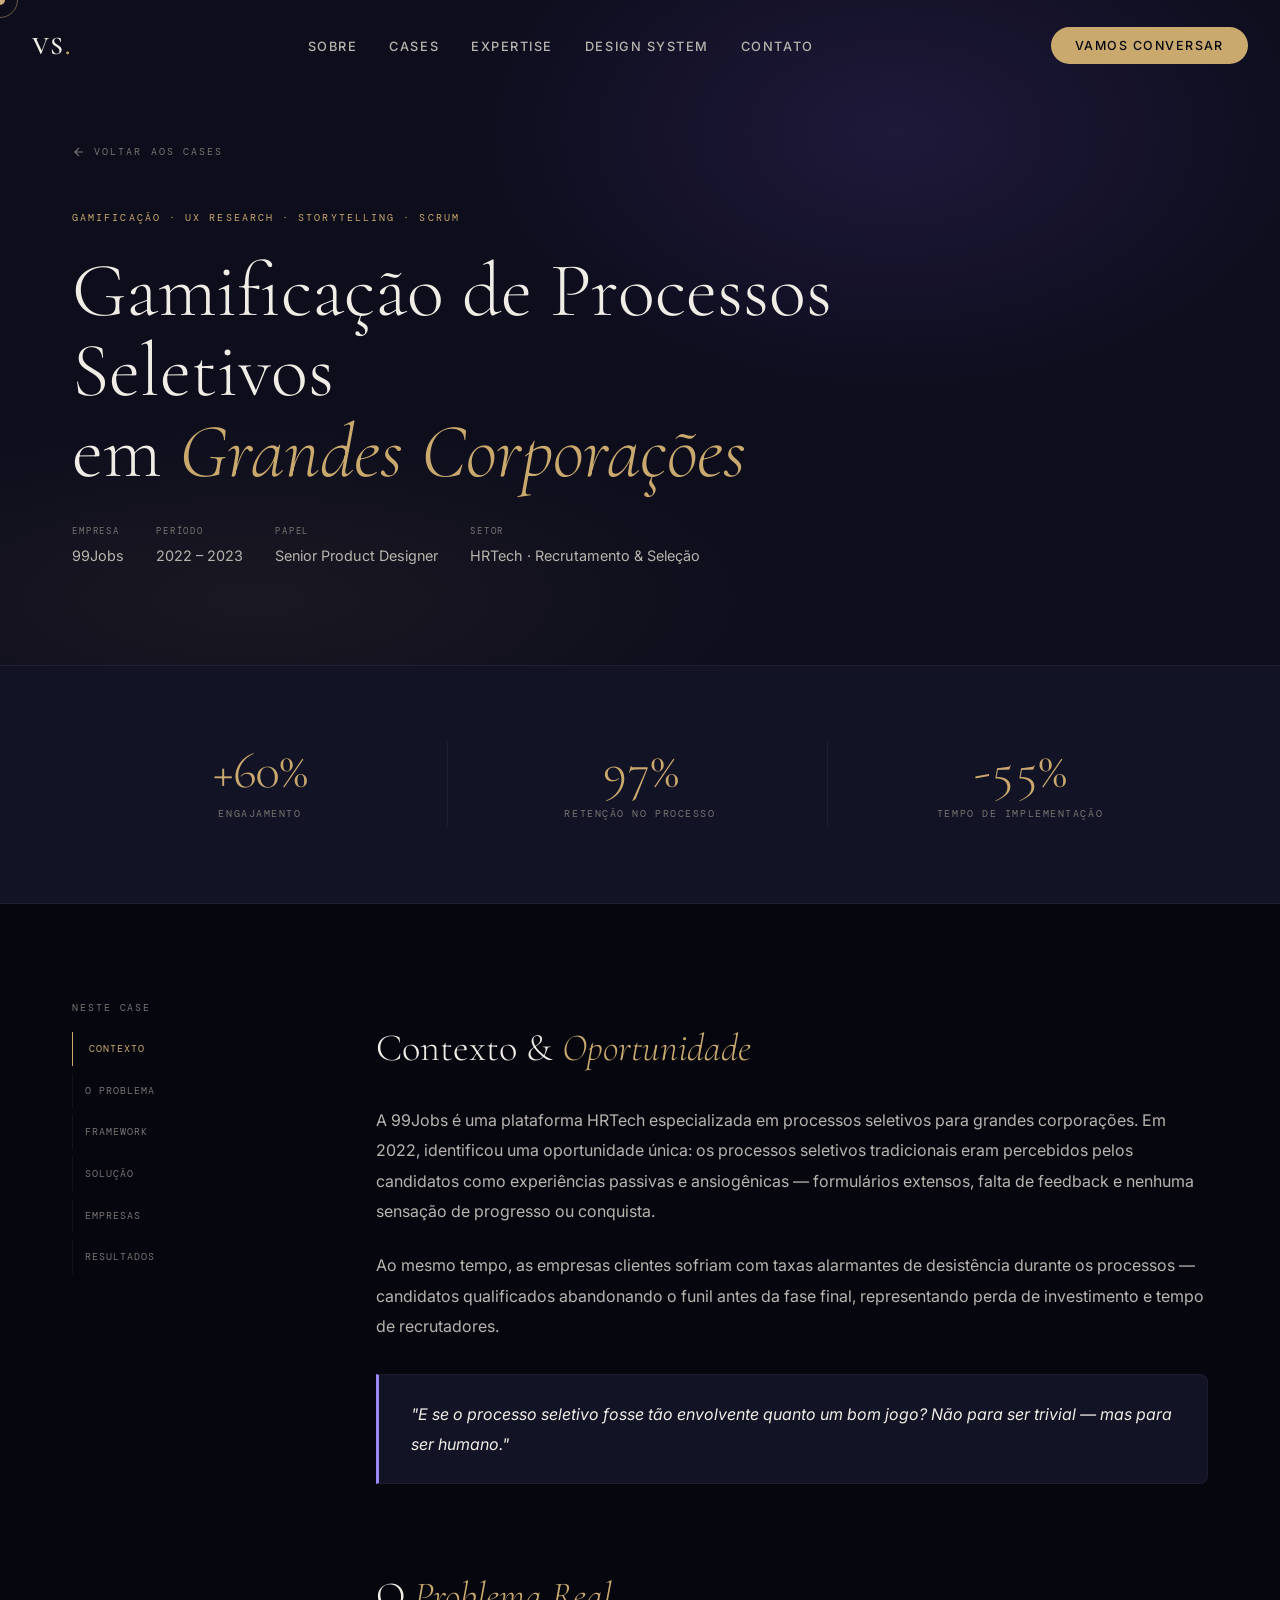
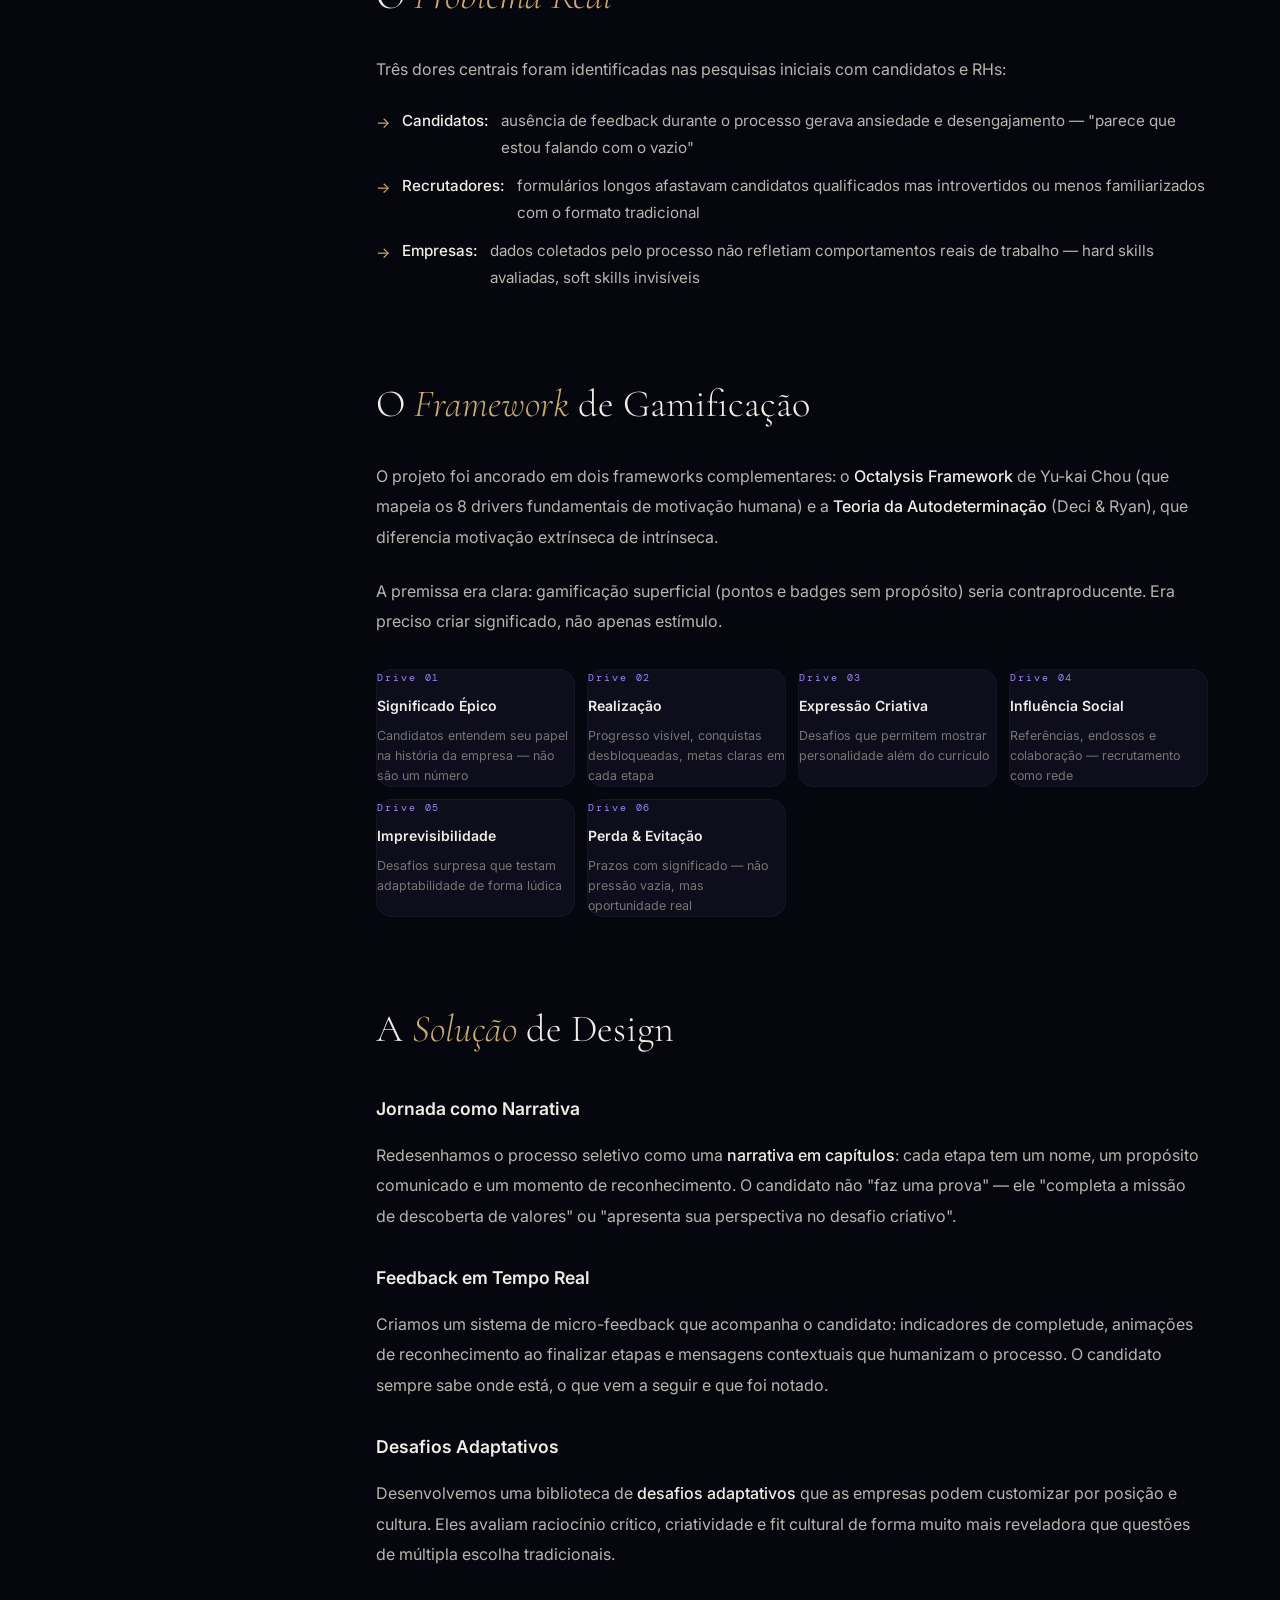
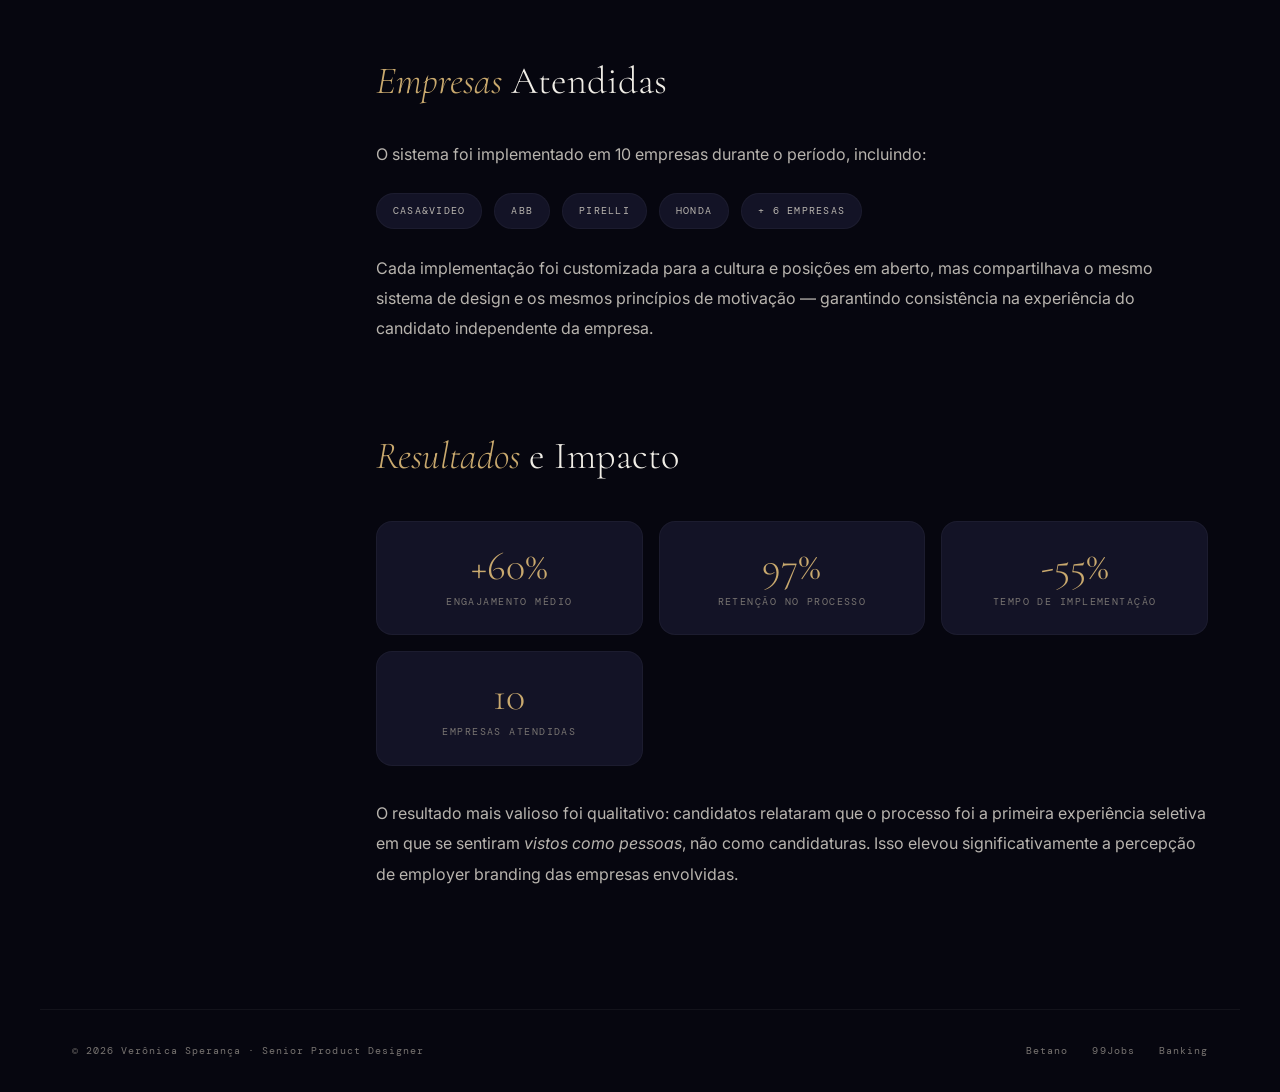
==== case-99jobs.html @ 9999a325 "Create case-99jobs.html" ====
<!DOCTYPE html>
<html lang="pt-BR">
<head>
  <meta charset="UTF-8" />
  <meta name="viewport" content="width=device-width, initial-scale=1.0" />
  <title>Case 99Jobs — Verônica Sperança</title>
  <meta name="description" content="Gamificação de processos seletivos: +60% engajamento, 97% retenção. Senior Product Designer — Verônica Sperança." />
  <link rel="preconnect" href="https://fonts.googleapis.com" />
  <link rel="preconnect" href="https://fonts.gstatic.com" crossorigin />
  <link href="https://fonts.googleapis.com/css2?family=Cormorant+Garamond:ital,wght@0,300;0,400;0,600;1,300;1,400;1,600&family=Inter:wght@300;400;500;600;700&family=DM+Mono:wght@400;500&display=swap" rel="stylesheet" />
  <link rel="stylesheet" href="style.css" />
  <style>
    .case-hero {
      position: relative; min-height: 70vh; display: flex; align-items: flex-end;
      overflow: hidden; padding-bottom: var(--sp-24); background: var(--surface-1);
    }
    .case-hero__bg {
      position: absolute; inset: 0;
      background:
        radial-gradient(ellipse 50% 60% at 70% 20%, rgba(109,79,194,0.18) 0%, transparent 70%),
        radial-gradient(ellipse 60% 40% at 20% 90%, rgba(201,169,110,0.07) 0%, transparent 70%);
    }
    .case-hero__content {
      position: relative; z-index: 2; width: 100%;
      max-width: var(--container); margin: 0 auto;
      padding: 140px var(--container-pad) 0;
    }
    .case-hero__back {
      display: inline-flex; align-items: center; gap: var(--sp-2);
      font-family: var(--font-mono); font-size: .65rem; letter-spacing: .2em;
      text-transform: uppercase; color: var(--text-3); transition: color var(--t-base);
      margin-bottom: var(--sp-12);
    }
    .case-hero__back:hover { color: var(--gold); }
    .case-hero__back svg { transition: transform var(--t-spring); }
    .case-hero__back:hover svg { transform: translateX(-4px); }
    .case-hero__tag { font-family: var(--font-mono); font-size: .65rem; letter-spacing: .2em; text-transform: uppercase; color: var(--gold); margin-bottom: var(--sp-6); }
    .case-hero__title { font-family: var(--font-display); font-size: clamp(2.5rem,6vw,5.5rem); font-weight: 300; line-height: 1.05; color: var(--text-1); margin-bottom: var(--sp-8); max-width: 900px; }
    .case-hero__title em { color: var(--gold); font-style: italic; }
    .case-hero__meta { display: flex; gap: var(--sp-8); flex-wrap: wrap; }
    .case-hero__meta-item { display: flex; flex-direction: column; gap: 4px; }
    .case-hero__meta-label { font-family: var(--font-mono); font-size: .58rem; letter-spacing: .2em; text-transform: uppercase; color: var(--text-3); }
    .case-hero__meta-value { font-size: .9rem; color: var(--text-2); }
    .case-metrics-bar { background: var(--surface-2); border-top: 1px solid var(--border-soft); border-bottom: 1px solid var(--border-soft); padding: var(--sp-12) 0; }
    .case-metrics-bar .metrics__grid { grid-template-columns: repeat(3, 1fr); }
    .case-article { max-width: var(--container); margin: 0 auto; padding: var(--sp-24) var(--container-pad); display: grid; grid-template-columns: 240px 1fr; gap: var(--sp-16); align-items: start; }
    .case-toc { position: sticky; top: 120px; }
    .case-toc__title { font-family: var(--font-mono); font-size: .6rem; letter-spacing: .2em; text-transform: uppercase; color: var(--text-3); margin-bottom: var(--sp-4); }
    .case-content h2 { font-family: var(--font-display); font-size: clamp(1.8rem,3vw,2.8rem); font-weight: 300; color: var(--text-1); margin-bottom: var(--sp-6); margin-top: var(--sp-16); padding-top: var(--sp-4); }
    .case-content h2:first-child { margin-top: 0; }
    .case-content h2 em { color: var(--gold); font-style: italic; }
    .case-content h3 { font-family: var(--font-body); font-size: 1.1rem; font-weight: 600; color: var(--text-1); margin-bottom: var(--sp-4); margin-top: var(--sp-8); }
    .case-content p { color: var(--text-2); font-size: 1rem; line-height: 1.9; margin-bottom: var(--sp-6); }
    .case-content strong { color: var(--text-1); font-weight: 500; }
    .case-content ul { list-style: none; margin-bottom: var(--sp-8); display: flex; flex-direction: column; gap: var(--sp-3); }
    .case-content ul li { display: flex; gap: var(--sp-3); align-items: flex-start; font-size: .95rem; color: var(--text-2); line-height: 1.75; }
    .case-content ul li::before { content: '→'; color: var(--gold); flex-shrink: 0; margin-top: 2px; }
    .case-highlight { background: var(--surface-2); border: 1px solid var(--border-card); border-left: 3px solid var(--violet-light); border-radius: 0 var(--r-md) var(--r-md) 0; padding: var(--sp-6) var(--sp-8); margin: var(--sp-8) 0; }
    .case-highlight p { margin: 0; font-size: 1rem; font-style: italic; color: var(--text-1); }
    .result-grid { display: grid; grid-template-columns: repeat(auto-fit, minmax(200px, 1fr)); gap: var(--sp-4); margin: var(--sp-8) 0; }
    .result-card { background: var(--surface-2); border: 1px solid var(--border-card); border-radius: var(--r-lg); padding: var(--sp-6); text-align: center; transition: all var(--t-ease); }
    .result-card:hover { border-color: var(--gold-border); background: var(--gold-glow); }
    .result-card__value { font-family: var(--font-display); font-size: 2.5rem; font-weight: 300; color: var(--gold); line-height: 1; margin-bottom: var(--sp-2); }
    .result-card__label { font-family: var(--font-mono); font-size: .6rem; letter-spacing: .15em; text-transform: uppercase; color: var(--text-3); }
    .octalysis-grid { display: grid; grid-template-columns: repeat(auto-fit, minmax(180px, 1fr)); gap: var(--sp-3); margin: var(--sp-8) 0; }
    .octalysis-card { background: var(--surface-1); border: 1px solid var(--border-card); border-radius: var(--r-lg); padding: var(--sp-5); transition: all var(--t-base); }
    .octalysis-card:hover { border-color: var(--violet-light); transform: translateY(-2px); }
    .octalysis-card__num { font-family: var(--font-mono); font-size: .6rem; letter-spacing: .2em; color: var(--violet-light); margin-bottom: var(--sp-2); }
    .octalysis-card__name { font-size: .875rem; font-weight: 600; color: var(--text-1); margin-bottom: var(--sp-2); }
    .octalysis-card__desc { font-size: .78rem; color: var(--text-3); line-height: 1.6; }
    .companies-row { display: flex; flex-wrap: wrap; gap: var(--sp-3); margin: var(--sp-6) 0; }
    .company-tag { font-family: var(--font-mono); font-size: .65rem; letter-spacing: .12em; text-transform: uppercase; padding: var(--sp-2) var(--sp-4); background: var(--surface-2); border: 1px solid var(--border-card); border-radius: var(--r-full); color: var(--text-2); }
    @media (max-width:1024px) { .case-article { grid-template-columns: 1fr; } .case-toc { display: none; } .case-metrics-bar .metrics__grid { grid-template-columns: repeat(2,1fr); } }
    @media (max-width:600px) { .case-metrics-bar .metrics__grid { grid-template-columns: 1fr; } }
  </style>
</head>
<body>

  <div class="cursor"></div>
  <div class="cursor-ring"></div>
  <div id="readingProgress"></div>
  <div class="scroll-progress" id="scrollProgress"></div>

  <nav class="nav" id="nav" role="navigation" aria-label="Main navigation">
    <a href="index.html" class="nav__logo" aria-label="Home">VS<span class="nav__logo-dot">.</span></a>
    <ul class="nav__links" role="list">
      <li><a href="index.html#sobre"     class="nav__link">Sobre</a></li>
      <li><a href="index.html#cases"     class="nav__link">Cases</a></li>
      <li><a href="index.html#expertise" class="nav__link">Expertise</a></li>
      <li><a href="index.html#ds"        class="nav__link">Design System</a></li>
      <li><a href="index.html#contato"   class="nav__link">Contato</a></li>
    </ul>
    <a href="index.html#contato" class="nav__cta">Vamos conversar</a>
    <button class="nav__menu-btn" id="menuBtn" aria-label="Menu" aria-expanded="false"><span></span><span></span><span></span></button>
  </nav>

  <div class="mobile-menu" id="mobileMenu" role="dialog" aria-modal="true">
    <ul role="list">
      <li><a href="index.html#sobre">Sobre</a></li>
      <li><a href="index.html#cases">Cases</a></li>
      <li><a href="index.html#expertise">Expertise</a></li>
      <li><a href="index.html#ds">Design System</a></li>
      <li><a href="index.html#contato">Contato</a></li>
    </ul>
  </div>

  <!-- HERO -->
  <section class="case-hero" aria-label="Case 99Jobs">
    <div class="case-hero__bg" aria-hidden="true"></div>
    <div class="case-hero__content">
      <a href="index.html#cases" class="case-hero__back">
        <svg width="14" height="14" viewBox="0 0 24 24" fill="none" stroke="currentColor" stroke-width="2" aria-hidden="true"><path d="M19 12H5M12 19l-7-7 7-7"/></svg>
        Voltar aos Cases
      </a>
      <div class="case-hero__tag">Gamificação · UX Research · Storytelling · Scrum</div>
      <h1 class="case-hero__title">
        Gamificação de Processos Seletivos<br>
        em <em>Grandes Corporações</em>
      </h1>
      <div class="case-hero__meta">
        <div class="case-hero__meta-item">
          <span class="case-hero__meta-label">Empresa</span>
          <span class="case-hero__meta-value">99Jobs</span>
        </div>
        <div class="case-hero__meta-item">
          <span class="case-hero__meta-label">Período</span>
          <span class="case-hero__meta-value">2022 – 2023</span>
        </div>
        <div class="case-hero__meta-item">
          <span class="case-hero__meta-label">Papel</span>
          <span class="case-hero__meta-value">Senior Product Designer</span>
        </div>
        <div class="case-hero__meta-item">
          <span class="case-hero__meta-label">Setor</span>
          <span class="case-hero__meta-value">HRTech · Recrutamento & Seleção</span>
        </div>
      </div>
    </div>
  </section>

  <!-- METRICS BAR -->
  <div class="case-metrics-bar" aria-label="Resultados do projeto">
    <div class="container">
      <div class="metrics__grid">
        <div class="metric-item">
          <div class="metric-item__number">+<span class="counter" data-target="60">0</span>%</div>
          <div class="metric-item__label">Engajamento</div>
        </div>
        <div class="metric-item">
          <div class="metric-item__number"><span class="counter" data-target="97">0</span>%</div>
          <div class="metric-item__label">Retenção no Processo</div>
        </div>
        <div class="metric-item">
          <div class="metric-item__number">-<span class="counter" data-target="55">0</span>%</div>
          <div class="metric-item__label">Tempo de Implementação</div>
        </div>
      </div>
    </div>
  </div>

  <!-- ARTICLE -->
  <div class="case-article">

    <aside class="case-toc" aria-label="Índice do case">
      <div class="case-toc__title">Neste case</div>
      <nav id="caseTOC">
        <a href="#contexto">Contexto</a>
        <a href="#problema">O Problema</a>
        <a href="#framework">Framework</a>
        <a href="#solucao">Solução</a>
        <a href="#empresas">Empresas</a>
        <a href="#resultados">Resultados</a>
      </nav>
    </aside>

    <article class="case-content" aria-label="Conteúdo do case 99Jobs">

      <h2 id="contexto">Contexto & <em>Oportunidade</em></h2>
      <p>
        A 99Jobs é uma plataforma HRTech especializada em processos seletivos para grandes corporações. Em 2022, identificou uma oportunidade única: os processos seletivos tradicionais eram percebidos pelos candidatos como experiências passivas e ansiogênicas — formulários extensos, falta de feedback e nenhuma sensação de progresso ou conquista.
      </p>
      <p>
        Ao mesmo tempo, as empresas clientes sofriam com taxas alarmantes de desistência durante os processos — candidatos qualificados abandonando o funil antes da fase final, representando perda de investimento e tempo de recrutadores.
      </p>

      <div class="case-highlight">
        <p>"E se o processo seletivo fosse tão envolvente quanto um bom jogo? Não para ser trivial — mas para ser humano."</p>
      </div>

      <h2 id="problema">O <em>Problema Real</em></h2>
      <p>Três dores centrais foram identificadas nas pesquisas iniciais com candidatos e RHs:</p>
      <ul>
        <li><strong>Candidatos:</strong> ausência de feedback durante o processo gerava ansiedade e desengajamento — "parece que estou falando com o vazio"</li>
        <li><strong>Recrutadores:</strong> formulários longos afastavam candidatos qualificados mas introvertidos ou menos familiarizados com o formato tradicional</li>
        <li><strong>Empresas:</strong> dados coletados pelo processo não refletiam comportamentos reais de trabalho — hard skills avaliadas, soft skills invisíveis</li>
      </ul>

      <h2 id="framework">O <em>Framework</em> de Gamificação</h2>
      <p>
        O projeto foi ancorado em dois frameworks complementares: o <strong>Octalysis Framework</strong> de Yu-kai Chou (que mapeia os 8 drivers fundamentais de motivação humana) e a <strong>Teoria da Autodeterminação</strong> (Deci & Ryan), que diferencia motivação extrínseca de intrínseca.
      </p>
      <p>A premissa era clara: gamificação superficial (pontos e badges sem propósito) seria contraproducente. Era preciso criar significado, não apenas estímulo.</p>

      <div class="octalysis-grid">
        <div class="octalysis-card">
          <div class="octalysis-card__num">Drive 01</div>
          <div class="octalysis-card__name">Significado Épico</div>
          <div class="octalysis-card__desc">Candidatos entendem seu papel na história da empresa — não são um número</div>
        </div>
        <div class="octalysis-card">
          <div class="octalysis-card__num">Drive 02</div>
          <div class="octalysis-card__name">Realização</div>
          <div class="octalysis-card__desc">Progresso visível, conquistas desbloqueadas, metas claras em cada etapa</div>
        </div>
        <div class="octalysis-card">
          <div class="octalysis-card__num">Drive 03</div>
          <div class="octalysis-card__name">Expressão Criativa</div>
          <div class="octalysis-card__desc">Desafios que permitem mostrar personalidade além do currículo</div>
        </div>
        <div class="octalysis-card">
          <div class="octalysis-card__num">Drive 04</div>
          <div class="octalysis-card__name">Influência Social</div>
          <div class="octalysis-card__desc">Referências, endossos e colaboração — recrutamento como rede</div>
        </div>
        <div class="octalysis-card">
          <div class="octalysis-card__num">Drive 05</div>
          <div class="octalysis-card__name">Imprevisibilidade</div>
          <div class="octalysis-card__desc">Desafios surpresa que testam adaptabilidade de forma lúdica</div>
        </div>
        <div class="octalysis-card">
          <div class="octalysis-card__num">Drive 06</div>
          <div class="octalysis-card__name">Perda & Evitação</div>
          <div class="octalysis-card__desc">Prazos com significado — não pressão vazia, mas oportunidade real</div>
        </div>
      </div>

      <h2 id="solucao">A <em>Solução</em> de Design</h2>

      <h3>Jornada como Narrativa</h3>
      <p>
        Redesenhamos o processo seletivo como uma <strong>narrativa em capítulos</strong>: cada etapa tem um nome, um propósito comunicado e um momento de reconhecimento. O candidato não "faz uma prova" — ele "completa a missão de descoberta de valores" ou "apresenta sua perspectiva no desafio criativo".
      </p>

      <h3>Feedback em Tempo Real</h3>
      <p>
        Criamos um sistema de micro-feedback que acompanha o candidato: indicadores de completude, animações de reconhecimento ao finalizar etapas e mensagens contextuais que humanizam o processo. O candidato sempre sabe onde está, o que vem a seguir e que foi notado.
      </p>

      <h3>Desafios Adaptativos</h3>
      <p>
        Desenvolvemos uma biblioteca de <strong>desafios adaptativos</strong> que as empresas podem customizar por posição e cultura. Eles avaliam raciocínio crítico, criatividade e fit cultural de forma muito mais reveladora que questões de múltipla escolha tradicionais.
      </p>

      <h2 id="empresas"><em>Empresas</em> Atendidas</h2>
      <p>O sistema foi implementado em 10 empresas durante o período, incluindo:</p>
      <div class="companies-row">
        <span class="company-tag">Casa&Video</span>
        <span class="company-tag">ABB</span>
        <span class="company-tag">Pirelli</span>
        <span class="company-tag">Honda</span>
        <span class="company-tag">+ 6 empresas</span>
      </div>
      <p>
        Cada implementação foi customizada para a cultura e posições em aberto, mas compartilhava o mesmo sistema de design e os mesmos princípios de motivação — garantindo consistência na experiência do candidato independente da empresa.
      </p>

      <h2 id="resultados"><em>Resultados</em> e Impacto</h2>

      <div class="result-grid">
        <div class="result-card reveal">
          <div class="result-card__value">+60%</div>
          <div class="result-card__label">Engajamento Médio</div>
        </div>
        <div class="result-card reveal" data-delay="100">
          <div class="result-card__value">97%</div>
          <div class="result-card__label">Retenção no Processo</div>
        </div>
        <div class="result-card reveal" data-delay="200">
          <div class="result-card__value">-55%</div>
          <div class="result-card__label">Tempo de Implementação</div>
        </div>
        <div class="result-card reveal" data-delay="300">
          <div class="result-card__value">10</div>
          <div class="result-card__label">Empresas Atendidas</div>
        </div>
      </div>

      <p>
        O resultado mais valioso foi qualitativo: candidatos relataram que o processo foi a primeira experiência seletiva em que se sentiram <em>vistos como pessoas</em>, não como candidaturas. Isso elevou significativamente a percepção de employer branding das empresas envolvidas.
      </p>

    </article>
  </div>

  <footer role="contentinfo">
    <p class="footer__copy">© 2026 Verônica Sperança · Senior Product Designer</p>
    <div class="footer__links">
      <a href="case-betano.html">Betano</a>
      <a href="case-99jobs.html" aria-current="page">99Jobs</a>
      <a href="case-banking.html">Banking</a>
    </div>
  </footer>

  <script src="script.js"></script>
</body>
</html>
---- style.css ----
/* ============================================================
   VERÔNICA SPERANÇA — Portfolio Design System
   Senior Product Designer · VIP High-Standard Theme
   ============================================================ */

/* === GOOGLE FONTS === */
@import url('https://fonts.googleapis.com/css2?family=Cormorant+Garamond:ital,wght@0,300;0,400;0,600;1,300;1,400;1,600&family=Inter:wght@300;400;500;600;700&family=DM+Mono:wght@400;500&display=swap');

/* === DESIGN TOKENS === */
:root {
  /* Surfaces */
  --bg:           #06060F;
  --surface-1:    #0D0D1C;
  --surface-2:    #131326;
  --surface-3:    #1A1A2E;
  --surface-4:    #222240;

  /* Brand */
  --gold:         #C9A96E;
  --gold-light:   #E8C98A;
  --gold-pale:    #F5E6C8;
  --gold-dim:     rgba(201,169,110,0.25);
  --gold-glow:    rgba(201,169,110,0.08);
  --gold-border:  rgba(201,169,110,0.18);

  --violet:       #6D4FC2;
  --violet-light: #9B87F5;
  --violet-dim:   rgba(109,79,194,0.18);

  /* Text */
  --text-1:       #F0EDE6;
  --text-2:       #B8B4AE;
  --text-3:       #787471;
  --text-gold:    #C9A96E;

  /* Borders */
  --border:       rgba(201,169,110,0.15);
  --border-soft:  rgba(255,255,255,0.05);
  --border-card:  rgba(255,255,255,0.04);

  /* Typography */
  --font-display: 'Cormorant Garamond', Georgia, serif;
  --font-body:    'Inter', system-ui, sans-serif;
  --font-mono:    'DM Mono', 'Courier New', monospace;

  /* Spacing */
  --sp-1: 0.25rem;  --sp-2: 0.5rem;   --sp-3: 0.75rem;
  --sp-4: 1rem;     --sp-6: 1.5rem;   --sp-8: 2rem;
  --sp-12: 3rem;    --sp-16: 4rem;    --sp-20: 5rem;
  --sp-24: 6rem;    --sp-32: 8rem;

  /* Layout */
  --container: 1200px;
  --container-pad: clamp(1rem, 4vw, 2rem);

  /* Radius */
  --r-sm: 4px;   --r-md: 8px;  --r-lg: 16px;
  --r-xl: 24px;  --r-full: 9999px;

  /* Transitions */
  --t-fast:   150ms cubic-bezier(0.4,0,0.2,1);
  --t-base:   300ms cubic-bezier(0.4,0,0.2,1);
  --t-slow:   600ms cubic-bezier(0.4,0,0.2,1);
  --t-spring: 500ms cubic-bezier(0.34,1.56,0.64,1);
  --t-ease:   400ms cubic-bezier(0.25,0.46,0.45,0.94);

  /* Shadows */
  --shadow-card:       0 4px 24px rgba(0,0,0,0.5), 0 1px 4px rgba(0,0,0,0.3);
  --shadow-card-hover: 0 12px 48px rgba(0,0,0,0.6), 0 0 0 1px rgba(201,169,110,0.2), 0 0 40px rgba(201,169,110,0.06);
  --shadow-gold:       0 0 40px rgba(201,169,110,0.12), 0 0 80px rgba(201,169,110,0.05);
  --shadow-violet:     0 0 40px rgba(109,79,194,0.15), 0 0 80px rgba(109,79,194,0.06);
  --shadow-btn:        0 4px 20px rgba(201,169,110,0.25);
  --shadow-btn-hover:  0 8px 32px rgba(201,169,110,0.4);
}

/* === RESET & BASE === */
*, *::before, *::after { box-sizing: border-box; margin: 0; padding: 0; }

html {
  scroll-behavior: smooth;
  font-size: 16px;
  -webkit-font-smoothing: antialiased;
  -moz-osx-font-smoothing: grayscale;
}

body {
  background-color: var(--bg);
  color: var(--text-1);
  font-family: var(--font-body);
  font-size: 1rem;
  line-height: 1.7;
  overflow-x: hidden;
  cursor: none;
}

@media (pointer: coarse) { body { cursor: auto; } }

img, video { display: block; max-width: 100%; }
a { text-decoration: none; color: inherit; }
button { cursor: pointer; border: none; background: none; font-family: inherit; }
ul { list-style: none; }

/* Reduced motion */
@media (prefers-reduced-motion: reduce) {
  *, *::before, *::after { animation-duration: 0.01ms !important; transition-duration: 0.01ms !important; }
}

/* === CUSTOM CURSOR === */
.cursor {
  position: fixed;
  width: 10px; height: 10px;
  background: var(--gold);
  border-radius: 50%;
  pointer-events: none;
  z-index: 9999;
  transform: translate(-50%, -50%);
  transition: transform 0.1s, width 0.3s var(--t-spring), height 0.3s var(--t-spring), opacity 0.3s;
  mix-blend-mode: screen;
}

.cursor-ring {
  position: fixed;
  width: 36px; height: 36px;
  border: 1px solid rgba(201,169,110,0.5);
  border-radius: 50%;
  pointer-events: none;
  z-index: 9998;
  transform: translate(-50%, -50%);
  transition: transform 0.15s, width 0.4s var(--t-spring), height 0.4s var(--t-spring), opacity 0.3s, border-color 0.3s;
}

.cursor.is-hovering { width: 16px; height: 16px; }
.cursor-ring.is-hovering { width: 52px; height: 52px; border-color: var(--gold); }
.cursor.is-clicking { transform: translate(-50%, -50%) scale(0.8); }

/* === SCROLL PROGRESS BAR === */
.scroll-progress {
  position: fixed;
  top: 0; left: 0;
  height: 2px;
  width: 0%;
  background: linear-gradient(90deg, var(--violet), var(--gold));
  z-index: 1000;
  transition: width 0.1s linear;
}

/* === LAYOUT HELPERS === */
.container {
  max-width: var(--container);
  margin: 0 auto;
  padding: 0 var(--container-pad);
}

.section-label {
  font-family: var(--font-mono);
  font-size: 0.7rem;
  letter-spacing: 0.25em;
  text-transform: uppercase;
  color: var(--gold);
  margin-bottom: var(--sp-4);
  display: flex;
  align-items: center;
  gap: var(--sp-3);
}

.section-label::before {
  content: '';
  display: block;
  width: 24px; height: 1px;
  background: var(--gold);
}

.section-title {
  font-family: var(--font-display);
  font-size: clamp(2rem, 4vw, 3.5rem);
  font-weight: 300;
  line-height: 1.1;
  color: var(--text-1);
  margin-bottom: var(--sp-6);
}

.section-title em {
  color: var(--gold);
  font-style: italic;
}

.section-subtitle {
  font-size: 1.05rem;
  color: var(--text-2);
  max-width: 560px;
  line-height: 1.8;
}

.section-header {
  margin-bottom: var(--sp-16);
}

/* === NAVIGATION === */
.nav {
  position: fixed;
  top: 0; left: 0; right: 0;
  z-index: 100;
  padding: var(--sp-6) var(--container-pad);
  display: flex;
  align-items: center;
  justify-content: space-between;
  transition: background var(--t-base), backdrop-filter var(--t-base), border-bottom var(--t-base);
}

.nav.scrolled {
  background: rgba(6,6,15,0.85);
  backdrop-filter: blur(20px);
  border-bottom: 1px solid var(--border);
}

.nav__logo {
  font-family: var(--font-display);
  font-size: 1.6rem;
  font-weight: 600;
  color: var(--text-1);
  letter-spacing: 0.05em;
}

.nav__logo-dot { color: var(--gold); }

.nav__links {
  display: flex;
  align-items: center;
  gap: var(--sp-8);
}

.nav__link {
  font-size: 0.8rem;
  font-weight: 500;
  letter-spacing: 0.12em;
  text-transform: uppercase;
  color: var(--text-2);
  transition: color var(--t-fast);
  position: relative;
  padding-bottom: 2px;
}

.nav__link::after {
  content: '';
  position: absolute;
  bottom: 0; left: 0;
  width: 0; height: 1px;
  background: var(--gold);
  transition: width var(--t-base);
}

.nav__link:hover { color: var(--gold); }
.nav__link:hover::after { width: 100%; }

.nav__cta {
  font-size: 0.78rem;
  font-weight: 500;
  letter-spacing: 0.12em;
  text-transform: uppercase;
  color: var(--bg);
  background: var(--gold);
  padding: var(--sp-2) var(--sp-6);
  border-radius: var(--r-full);
  transition: all var(--t-base);
}

.nav__cta:hover {
  background: var(--gold-light);
  box-shadow: var(--shadow-btn);
}

.nav__menu-btn {
  display: none;
  flex-direction: column;
  gap: 5px;
  padding: var(--sp-2);
}

.nav__menu-btn span {
  display: block;
  width: 24px; height: 1px;
  background: var(--text-1);
  transition: all var(--t-base);
}

/* === MOBILE MENU === */
.mobile-menu {
  position: fixed;
  inset: 0;
  background: rgba(6,6,15,0.97);
  backdrop-filter: blur(24px);
  z-index: 99;
  display: flex;
  align-items: center;
  justify-content: center;
  opacity: 0;
  pointer-events: none;
  transition: opacity var(--t-base);
}

.mobile-menu.open {
  opacity: 1;
  pointer-events: all;
}

.mobile-menu ul {
  text-align: center;
  display: flex;
  flex-direction: column;
  gap: var(--sp-8);
}

.mobile-menu a {
  font-family: var(--font-display);
  font-size: 2.5rem;
  font-weight: 300;
  color: var(--text-1);
  transition: color var(--t-base);
}

.mobile-menu a:hover { color: var(--gold); }

/* === HERO SECTION === */
.hero {
  position: relative;
  min-height: 100vh;
  display: flex;
  align-items: center;
  overflow: hidden;
}

#particleCanvas {
  position: absolute;
  inset: 0;
  width: 100%;
  height: 100%;
  z-index: 1;
}

.hero__ambient {
  position: absolute;
  inset: 0;
  z-index: 2;
  overflow: hidden;
}

.hero__ambient-orb {
  position: absolute;
  border-radius: 50%;
  filter: blur(120px);
  opacity: 0.12;
}

.hero__ambient-orb--1 {
  width: 600px; height: 600px;
  background: var(--violet);
  top: -200px; right: -100px;
  animation: orbFloat1 12s ease-in-out infinite;
}

.hero__ambient-orb--2 {
  width: 400px; height: 400px;
  background: var(--gold);
  bottom: -100px; left: -50px;
  animation: orbFloat2 15s ease-in-out infinite;
}

@keyframes orbFloat1 {
  0%, 100% { transform: translate(0, 0) scale(1); }
  50% { transform: translate(-40px, 30px) scale(1.1); }
}

@keyframes orbFloat2 {
  0%, 100% { transform: translate(0, 0) scale(1); }
  50% { transform: translate(30px, -40px) scale(0.9); }
}

.hero__content {
  position: relative;
  z-index: 10;
  padding: 0 var(--container-pad);
  max-width: var(--container);
  margin: 0 auto;
  width: 100%;
  padding-top: var(--sp-32);
  padding-bottom: var(--sp-24);
}

.hero__eyebrow {
  font-family: var(--font-mono);
  font-size: 0.7rem;
  letter-spacing: 0.3em;
  text-transform: uppercase;
  color: var(--gold);
  margin-bottom: var(--sp-6);
  display: flex;
  align-items: center;
  gap: var(--sp-3);
  opacity: 0;
  animation: fadeSlideUp 0.8s ease forwards 0.4s;
}

.hero__eyebrow::before {
  content: '';
  width: 32px; height: 1px;
  background: var(--gold);
}

.hero__name {
  font-family: var(--font-display);
  font-size: clamp(3.5rem, 9vw, 7.5rem);
  font-weight: 300;
  line-height: 0.95;
  letter-spacing: -0.02em;
  color: var(--text-1);
  margin-bottom: var(--sp-8);
  opacity: 0;
  animation: fadeSlideUp 1s ease forwards 0.6s;
}

.hero__name-em {
  color: var(--gold);
  font-style: italic;
}

.hero__role {
  font-family: var(--font-display);
  font-size: clamp(1.2rem, 2.5vw, 1.8rem);
  font-weight: 300;
  color: var(--text-2);
  margin-bottom: var(--sp-8);
  font-style: italic;
  opacity: 0;
  animation: fadeSlideUp 0.8s ease forwards 0.9s;
}

.hero__tagline-wrap {
  margin-bottom: var(--sp-12);
  min-height: 2.5rem;
  opacity: 0;
  animation: fadeSlideUp 0.8s ease forwards 1.1s;
}

.hero__tagline {
  font-size: 1rem;
  font-weight: 400;
  color: var(--text-3);
  letter-spacing: 0.05em;
}

.typed-cursor {
  display: inline-block;
  width: 2px; height: 1em;
  background: var(--gold);
  margin-left: 2px;
  vertical-align: middle;
  animation: blink 1s ease-in-out infinite;
}

@keyframes blink { 0%, 100% { opacity: 1; } 50% { opacity: 0; } }

.hero__cta-group {
  display: flex;
  align-items: center;
  gap: var(--sp-4);
  flex-wrap: wrap;
  opacity: 0;
  animation: fadeSlideUp 0.8s ease forwards 1.3s;
}

.hero__scroll {
  position: absolute;
  bottom: var(--sp-8);
  left: 50%;
  transform: translateX(-50%);
  display: flex;
  flex-direction: column;
  align-items: center;
  gap: var(--sp-3);
  z-index: 10;
  opacity: 0;
  animation: fadeSlideUp 0.8s ease forwards 1.8s;
}

.hero__scroll-line {
  width: 1px; height: 48px;
  background: linear-gradient(to bottom, var(--gold), transparent);
  animation: scrollPulse 2s ease-in-out infinite;
}

.hero__scroll span {
  font-family: var(--font-mono);
  font-size: 0.6rem;
  letter-spacing: 0.3em;
  text-transform: uppercase;
  color: var(--text-3);
}

@keyframes scrollPulse {
  0%, 100% { opacity: 0.4; transform: scaleY(1); }
  50% { opacity: 1; transform: scaleY(1.1); }
}

/* === BUTTONS === */
.btn {
  display: inline-flex;
  align-items: center;
  gap: var(--sp-2);
  font-family: var(--font-body);
  font-size: 0.8rem;
  font-weight: 500;
  letter-spacing: 0.1em;
  text-transform: uppercase;
  padding: var(--sp-4) var(--sp-8);
  border-radius: var(--r-full);
  transition: all var(--t-spring);
  position: relative;
  overflow: hidden;
}

.btn--primary {
  background: var(--gold);
  color: var(--bg);
  box-shadow: var(--shadow-btn);
}

.btn--primary::after {
  content: '';
  position: absolute;
  inset: 0;
  background: linear-gradient(135deg, rgba(255,255,255,0.15), transparent);
  opacity: 0;
  transition: opacity var(--t-base);
}

.btn--primary:hover {
  background: var(--gold-light);
  box-shadow: var(--shadow-btn-hover);
  transform: translateY(-2px);
}

.btn--primary:hover::after { opacity: 1; }

.btn--ghost {
  background: transparent;
  color: var(--text-2);
  border: 1px solid var(--border);
}

.btn--ghost:hover {
  color: var(--gold);
  border-color: var(--gold-border);
  background: var(--gold-glow);
  transform: translateY(-2px);
}

.btn--outline {
  background: transparent;
  color: var(--gold);
  border: 1px solid var(--gold-border);
}

.btn--outline:hover {
  background: var(--gold-glow);
  border-color: var(--gold);
  transform: translateY(-2px);
}

/* === METRICS SECTION === */
.metrics {
  padding: var(--sp-12) 0;
  border-top: 1px solid var(--border-soft);
  border-bottom: 1px solid var(--border-soft);
  background: var(--surface-1);
}

.metrics__grid {
  display: grid;
  grid-template-columns: repeat(auto-fit, minmax(160px, 1fr));
  gap: var(--sp-1);
}

.metric-item {
  padding: var(--sp-8) var(--sp-6);
  text-align: center;
  position: relative;
  transition: background var(--t-base);
}

.metric-item::after {
  content: '';
  position: absolute;
  right: 0; top: 20%; bottom: 20%;
  width: 1px;
  background: var(--border-soft);
}

.metric-item:last-child::after { display: none; }

.metric-item:hover { background: var(--gold-glow); }

.metric-item__number {
  font-family: var(--font-display);
  font-size: clamp(2rem, 4vw, 3.2rem);
  font-weight: 300;
  color: var(--gold);
  line-height: 1;
  margin-bottom: var(--sp-2);
  letter-spacing: -0.02em;
}

.metric-item__label {
  font-family: var(--font-mono);
  font-size: 0.65rem;
  letter-spacing: 0.15em;
  text-transform: uppercase;
  color: var(--text-3);
}

/* === ABOUT SECTION === */
.about {
  padding: var(--sp-32) 0;
}

.about__grid {
  display: grid;
  grid-template-columns: 1fr 2fr;
  gap: var(--sp-24);
  align-items: center;
}

.about__visual {
  position: relative;
  display: flex;
  flex-direction: column;
  align-items: center;
}

.about__avatar-frame {
  position: relative;
  width: 280px; height: 280px;
  display: flex;
  align-items: center;
  justify-content: center;
}

.about__avatar-placeholder {
  width: 200px; height: 200px;
  background: var(--surface-3);
  border-radius: 50%;
  display: flex;
  align-items: center;
  justify-content: center;
  font-family: var(--font-display);
  font-size: 3rem;
  font-weight: 300;
  color: var(--gold);
  border: 1px solid var(--border);
  position: relative;
  z-index: 1;
}

.about__avatar-ring {
  position: absolute;
  inset: 0;
  border-radius: 50%;
  border: 1px solid var(--gold-dim);
  animation: ringPulse 3s ease-in-out infinite;
}

.about__avatar-ring--2 {
  inset: -20px;
  border-color: rgba(109,79,194,0.2);
  animation-delay: 1.5s;
}

@keyframes ringPulse {
  0%, 100% { transform: scale(1); opacity: 0.5; }
  50% { transform: scale(1.05); opacity: 1; }
}

.about__badge {
  margin-top: var(--sp-4);
  background: var(--surface-2);
  border: 1px solid var(--border);
  border-radius: var(--r-full);
  padding: var(--sp-2) var(--sp-4);
  font-family: var(--font-mono);
  font-size: 0.68rem;
  letter-spacing: 0.1em;
  color: var(--gold);
}

.about__badge--2 {
  background: var(--violet-dim);
  border-color: rgba(109,79,194,0.3);
  color: var(--violet-light);
}

.about__body {
  color: var(--text-2);
  font-size: 1rem;
  line-height: 1.85;
  margin-bottom: var(--sp-6);
}

.about__body strong {
  color: var(--text-1);
  font-weight: 500;
}

.about__tags {
  display: flex;
  flex-wrap: wrap;
  gap: var(--sp-2);
  margin-top: var(--sp-6);
}

.tag {
  font-family: var(--font-mono);
  font-size: 0.65rem;
  letter-spacing: 0.1em;
  text-transform: uppercase;
  color: var(--text-3);
  background: var(--surface-2);
  border: 1px solid var(--border-card);
  padding: var(--sp-2) var(--sp-3);
  border-radius: var(--r-sm);
  transition: all var(--t-base);
}

.tag:hover {
  color: var(--gold);
  border-color: var(--gold-border);
  background: var(--gold-glow);
}

/* === DIVIDER === */
.divider {
  height: 1px;
  background: linear-gradient(90deg, transparent, var(--border), transparent);
  margin: 0 var(--container-pad);
}

/* === CASES SECTION === */
.cases {
  padding: var(--sp-32) 0;
}

.cases__grid {
  display: grid;
  grid-template-columns: 1fr;
  gap: var(--sp-4);
}

.case-card {
  background: var(--surface-1);
  border: 1px solid var(--border-card);
  border-radius: var(--r-xl);
  overflow: hidden;
  transition: transform var(--t-ease), box-shadow var(--t-ease), border-color var(--t-ease);
  opacity: 0;
  transform: translateY(32px);
}

.case-card.revealed {
  opacity: 1;
  transform: translateY(0);
  transition: opacity 0.7s ease, transform 0.7s ease, box-shadow var(--t-ease), border-color var(--t-ease);
}

.case-card:hover {
  transform: translateY(-6px);
  box-shadow: var(--shadow-card-hover);
  border-color: var(--gold-border);
}

.case-card__link {
  display: grid;
  grid-template-columns: 1fr 1fr;
  min-height: 420px;
}

.case-card--featured .case-card__link {
  grid-template-columns: 1.1fr 0.9fr;
}

.case-card__visual {
  position: relative;
  background: var(--surface-2);
  overflow: hidden;
  min-height: 320px;
}

.case-card__visual::before {
  content: '';
  position: absolute;
  inset: 0;
  background: linear-gradient(135deg, var(--gold-glow), var(--violet-dim));
}

/* === CSS MOCKUPS (inline design demos) === */
.mockup-screen {
  position: absolute;
  inset: var(--sp-8);
  background: var(--surface-3);
  border-radius: var(--r-lg);
  border: 1px solid var(--border-soft);
  overflow: hidden;
  display: flex;
  align-items: center;
  justify-content: center;
}

/* Roulette mockup */
.mockup-roulette {
  position: relative;
  width: 160px; height: 160px;
}

.roulette-wheel {
  width: 160px; height: 160px;
  border-radius: 50%;
  background: conic-gradient(
    #1a1133 0deg 10deg, #c9a96e 10deg 20deg, #1a1133 20deg 30deg, #7c5fd8 30deg 40deg,
    #1a1133 40deg 50deg, #c9a96e 50deg 60deg, #1a1133 60deg 70deg, #7c5fd8 70deg 80deg,
    #1a1133 80deg 90deg, #c9a96e 90deg 100deg, #1a1133 100deg 110deg, #7c5fd8 110deg 120deg,
    #1a1133 120deg 130deg, #c9a96e 130deg 140deg, #1a1133 140deg 150deg, #7c5fd8 150deg 160deg,
    #1a1133 160deg 170deg, #c9a96e 170deg 180deg, #1a1133 180deg 190deg, #7c5fd8 190deg 200deg,
    #1a1133 200deg 210deg, #c9a96e 210deg 220deg, #1a1133 220deg 230deg, #7c5fd8 230deg 240deg,
    #1a1133 240deg 250deg, #c9a96e 250deg 260deg, #1a1133 260deg 270deg, #7c5fd8 270deg 280deg,
    #1a1133 280deg 290deg, #c9a96e 290deg 300deg, #1a1133 300deg 310deg, #7c5fd8 310deg 320deg,
    #1a1133 320deg 330deg, #c9a96e 330deg 340deg, #1a1133 340deg 350deg, #7c5fd8 350deg 360deg
  );
  border: 2px solid var(--gold-dim);
  box-shadow: 0 0 30px rgba(201,169,110,0.2);
  animation: wheelSpin 20s linear infinite;
}

@keyframes wheelSpin { from { transform: rotate(0deg); } to { transform: rotate(360deg); } }

.roulette-track {
  position: absolute;
  inset: 10px;
  border-radius: 50%;
  border: 2px solid rgba(201,169,110,0.3);
  background: rgba(0,0,0,0.5);
}

.roulette-track::after {
  content: '';
  position: absolute;
  top: 50%; left: 50%;
  transform: translate(-50%, -50%);
  width: 30px; height: 30px;
  border-radius: 50%;
  background: var(--bg);
  border: 2px solid var(--gold-dim);
}

/* Game UI mockup */
.mockup-game-ui {
  position: absolute;
  inset: var(--sp-8);
  display: flex;
  flex-direction: column;
  gap: var(--sp-4);
  padding: var(--sp-6);
}

.game-progress-bar {
  height: 6px;
  background: var(--surface-4);
  border-radius: var(--r-full);
  overflow: hidden;
}

.game-progress-fill {
  height: 100%;
  width: 68%;
  background: linear-gradient(90deg, var(--violet), var(--gold));
  border-radius: var(--r-full);
  animation: progressFill 3s ease-out infinite;
}

@keyframes progressFill {
  0% { width: 0%; }
  60%, 100% { width: 68%; }
}

.game-badge-row {
  display: flex;
  gap: var(--sp-3);
  justify-content: center;
}

.game-badge {
  width: 40px; height: 40px;
  border-radius: 50%;
  background: var(--surface-3);
  border: 2px solid var(--border-soft);
}

.game-badge--active {
  background: var(--violet-dim);
  border-color: var(--violet);
  box-shadow: 0 0 12px rgba(109,79,194,0.4);
  animation: badgePulse 2s ease-in-out infinite;
}

@keyframes badgePulse {
  0%, 100% { box-shadow: 0 0 12px rgba(109,79,194,0.4); }
  50% { box-shadow: 0 0 24px rgba(109,79,194,0.7); }
}

.game-card-preview {
  flex: 1;
  background: var(--surface-3);
  border-radius: var(--r-md);
  padding: var(--sp-4);
  display: flex;
  flex-direction: column;
  gap: var(--sp-3);
  border: 1px solid var(--border-soft);
}

.game-card-line {
  height: 8px;
  background: var(--surface-4);
  border-radius: var(--r-full);
  animation: shimmer 2s ease-in-out infinite;
}

.game-card-line.short { width: 60%; }

@keyframes shimmer {
  0%, 100% { opacity: 0.5; }
  50% { opacity: 1; }
}

/* URA / Voice UX mockup */
.mockup-ura {
  position: absolute;
  inset: var(--sp-8);
  display: flex;
  flex-direction: column;
  align-items: center;
  justify-content: center;
  gap: var(--sp-6);
  padding: var(--sp-6);
}

.ura-wave svg {
  width: 100%;
  height: 60px;
}

.ura-wave polyline {
  stroke-dasharray: 600;
  stroke-dashoffset: 600;
  animation: drawWave 3s ease forwards, waveLoop 4s ease-in-out 3s infinite;
}

@keyframes drawWave {
  to { stroke-dashoffset: 0; }
}

@keyframes waveLoop {
  0%, 100% { opacity: 0.5; }
  50% { opacity: 1; }
}

.ura-nodes {
  display: flex;
  gap: var(--sp-8);
  align-items: center;
}

.ura-node {
  width: 12px; height: 12px;
  border-radius: 50%;
  background: var(--surface-4);
  border: 2px solid var(--border);
  position: relative;
}

.ura-node.active {
  background: var(--gold);
  border-color: var(--gold-light);
  box-shadow: 0 0 12px rgba(201,169,110,0.6);
}

.ura-node.active::after {
  content: '';
  position: absolute;
  inset: -6px;
  border-radius: 50%;
  border: 1px solid rgba(201,169,110,0.3);
  animation: nodePing 1.5s ease-out infinite;
}

@keyframes nodePing {
  0% { transform: scale(1); opacity: 1; }
  100% { transform: scale(2.5); opacity: 0; }
}

/* === CASE CARD BODY === */
.case-card__tags-float {
  position: absolute;
  top: var(--sp-4); left: var(--sp-4);
  display: flex;
  flex-wrap: wrap;
  gap: var(--sp-2);
  z-index: 5;
}

.case-card__tags-float span {
  font-family: var(--font-mono);
  font-size: 0.6rem;
  letter-spacing: 0.1em;
  text-transform: uppercase;
  color: var(--text-3);
  background: rgba(6,6,15,0.8);
  border: 1px solid var(--border-card);
  padding: 3px var(--sp-3);
  border-radius: var(--r-sm);
  backdrop-filter: blur(4px);
}

.case-card__body {
  padding: var(--sp-12) var(--sp-12) var(--sp-10);
  display: flex;
  flex-direction: column;
  justify-content: center;
}

.case-card__company {
  font-family: var(--font-mono);
  font-size: 0.65rem;
  letter-spacing: 0.2em;
  text-transform: uppercase;
  color: var(--gold);
  margin-bottom: var(--sp-4);
}

.case-card__title {
  font-family: var(--font-display);
  font-size: clamp(1.3rem, 2vw, 1.8rem);
  font-weight: 400;
  line-height: 1.2;
  color: var(--text-1);
  margin-bottom: var(--sp-6);
}

.case-card__excerpt {
  font-size: 0.9rem;
  color: var(--text-2);
  line-height: 1.8;
  margin-bottom: var(--sp-8);
  flex: 1;
}

.case-card__metrics {
  display: flex;
  gap: var(--sp-6);
  margin-bottom: var(--sp-8);
  padding-top: var(--sp-6);
  border-top: 1px solid var(--border-soft);
}

.case-metric__value {
  display: block;
  font-family: var(--font-display);
  font-size: 1.6rem;
  font-weight: 300;
  color: var(--gold);
  line-height: 1;
  margin-bottom: 4px;
}

.case-metric__label {
  font-family: var(--font-mono);
  font-size: 0.58rem;
  letter-spacing: 0.1em;
  text-transform: uppercase;
  color: var(--text-3);
  display: block;
}

.case-card__cta {
  display: flex;
  align-items: center;
  gap: var(--sp-2);
  font-size: 0.78rem;
  font-weight: 500;
  letter-spacing: 0.08em;
  color: var(--gold);
  transition: gap var(--t-spring);
}

.case-card:hover .case-card__cta { gap: var(--sp-3); }

.case-card__cta svg { transition: transform var(--t-spring); }
.case-card:hover .case-card__cta svg { transform: translateX(4px); }

/* === EXPERTISE SECTION === */
.expertise {
  padding: var(--sp-32) 0;
  background: var(--surface-1);
}

.expertise__grid {
  display: grid;
  grid-template-columns: repeat(auto-fit, minmax(260px, 1fr));
  gap: var(--sp-4);
}

.expertise-card {
  background: var(--bg);
  border: 1px solid var(--border-card);
  border-radius: var(--r-xl);
  padding: var(--sp-8);
  transition: all var(--t-ease);
  position: relative;
  overflow: hidden;
}

.expertise-card::before {
  content: '';
  position: absolute;
  inset: 0;
  background: var(--gold-glow);
  opacity: 0;
  transition: opacity var(--t-base);
  border-radius: inherit;
}

.expertise-card:hover {
  border-color: var(--gold-border);
  transform: translateY(-4px);
  box-shadow: var(--shadow-card-hover);
}

.expertise-card:hover::before { opacity: 1; }

.expertise-card__icon {
  width: 48px; height: 48px;
  background: var(--surface-2);
  border: 1px solid var(--border-card);
  border-radius: var(--r-md);
  display: flex;
  align-items: center;
  justify-content: center;
  margin-bottom: var(--sp-6);
  position: relative;
  z-index: 1;
  color: var(--gold);
  transition: all var(--t-base);
}

.expertise-card:hover .expertise-card__icon {
  background: var(--gold);
  color: var(--bg);
  border-color: var(--gold);
}

.expertise-card h3 {
  font-family: var(--font-display);
  font-size: 1.35rem;
  font-weight: 400;
  color: var(--text-1);
  margin-bottom: var(--sp-4);
  position: relative;
  z-index: 1;
}

.expertise-card p {
  font-size: 0.9rem;
  color: var(--text-2);
  line-height: 1.8;
  margin-bottom: var(--sp-6);
  position: relative;
  z-index: 1;
}

.expertise-card__tags {
  display: flex;
  flex-wrap: wrap;
  gap: var(--sp-2);
  position: relative;
  z-index: 1;
}

.expertise-card__tags span {
  font-family: var(--font-mono);
  font-size: 0.6rem;
  letter-spacing: 0.08em;
  color: var(--text-3);
  background: var(--surface-2);
  border: 1px solid var(--border-card);
  padding: 3px var(--sp-3);
  border-radius: var(--r-full);
}

/* === DESIGN SYSTEM SHOWCASE === */
.ds-showcase {
  padding: var(--sp-32) 0;
}

.ds-section-intro {
  display: grid;
  grid-template-columns: 1fr 1fr;
  gap: var(--sp-16);
  margin-bottom: var(--sp-16);
  align-items: start;
}

.ds-body {
  font-size: 0.95rem;
  color: var(--text-2);
  line-height: 1.9;
}

.ds-grid {
  display: grid;
  grid-template-columns: repeat(3, 1fr);
  gap: var(--sp-4);
}

.ds-card {
  background: var(--surface-1);
  border: 1px solid var(--border-card);
  border-radius: var(--r-xl);
  padding: var(--sp-8);
}

.ds-card__label {
  font-family: var(--font-mono);
  font-size: 0.65rem;
  letter-spacing: 0.2em;
  text-transform: uppercase;
  color: var(--text-3);
  margin-bottom: var(--sp-6);
}

.ds-color-row {
  display: flex;
  flex-direction: column;
  gap: var(--sp-3);
}

.ds-swatch {
  display: flex;
  align-items: center;
  gap: var(--sp-4);
}

.ds-swatch__dot {
  width: 32px; height: 32px;
  border-radius: var(--r-sm);
  flex-shrink: 0;
}

.ds-swatch__info {
  display: flex;
  flex-direction: column;
  gap: 2px;
}

.ds-swatch__name {
  font-size: 0.75rem;
  font-weight: 500;
  color: var(--text-1);
}

.ds-swatch__value {
  font-family: var(--font-mono);
  font-size: 0.65rem;
  color: var(--text-3);
}

.ds-type-row {
  display: flex;
  flex-direction: column;
  gap: var(--sp-4);
}

.ds-type-item {
  display: flex;
  align-items: baseline;
  gap: var(--sp-4);
  padding-bottom: var(--sp-4);
  border-bottom: 1px solid var(--border-soft);
}

.ds-type-item:last-child { border-bottom: none; }

.ds-type-item__sample {
  color: var(--text-1);
  line-height: 1.2;
}

.ds-type-item__meta {
  font-family: var(--font-mono);
  font-size: 0.58rem;
  color: var(--text-3);
  letter-spacing: 0.05em;
  flex-shrink: 0;
}

.ds-component-row {
  display: flex;
  flex-direction: column;
  gap: var(--sp-4);
}

.ds-comp-btn {
  font-size: 0.78rem;
  font-weight: 500;
  letter-spacing: 0.08em;
  padding: var(--sp-3) var(--sp-6);
  border-radius: var(--r-full);
  display: inline-block;
  text-transform: uppercase;
}

.ds-comp-btn--primary {
  background: var(--gold);
  color: var(--bg);
}

.ds-comp-btn--secondary {
  background: transparent;
  color: var(--gold);
  border: 1px solid var(--gold-border);
}

.ds-comp-btn--ghost {
  background: var(--surface-2);
  color: var(--text-2);
}

.ds-comp-input {
  background: var(--surface-2);
  border: 1px solid var(--border);
  border-radius: var(--r-md);
  padding: var(--sp-3) var(--sp-4);
  font-size: 0.85rem;
  color: var(--text-2);
}

.ds-comp-card {
  background: var(--surface-2);
  border: 1px solid var(--border-card);
  border-radius: var(--r-lg);
  padding: var(--sp-4);
}

.ds-comp-card p { font-size: 0.75rem; color: var(--text-3); margin-top: 4px; }

/* === AI SECTION === */
.ai-section {
  padding: var(--sp-24) 0;
  background: var(--surface-1);
}

.ai-grid {
  display: grid;
  grid-template-columns: 1fr 1fr;
  gap: var(--sp-16);
  align-items: center;
}

.ai-visual {
  position: relative;
  height: 400px;
  display: flex;
  align-items: center;
  justify-content: center;
}

.ai-visual__orbit {
  position: relative;
  width: 300px; height: 300px;
}

.ai-visual__center {
  position: absolute;
  top: 50%; left: 50%;
  transform: translate(-50%, -50%);
  width: 80px; height: 80px;
  background: var(--surface-2);
  border: 2px solid var(--gold-border);
  border-radius: 50%;
  display: flex;
  align-items: center;
  justify-content: center;
  font-family: var(--font-mono);
  font-size: 0.65rem;
  color: var(--gold);
  letter-spacing: 0.05em;
  z-index: 2;
  box-shadow: 0 0 30px rgba(201,169,110,0.15);
}

.ai-orbit-ring {
  position: absolute;
  inset: 0;
  border-radius: 50%;
  border: 1px solid var(--border-soft);
}

.ai-orbit-ring--1 { inset: 40px; border-style: dashed; animation: orbitRotate 12s linear infinite; }
.ai-orbit-ring--2 { inset: 10px; animation: orbitRotate 20s linear infinite reverse; }

@keyframes orbitRotate { from { transform: rotate(0); } to { transform: rotate(360deg); } }

.ai-orbit-node {
  position: absolute;
  width: 40px; height: 40px;
  background: var(--surface-3);
  border: 1px solid var(--border-card);
  border-radius: var(--r-sm);
  display: flex;
  align-items: center;
  justify-content: center;
  font-family: var(--font-mono);
  font-size: 0.55rem;
  color: var(--text-3);
  text-align: center;
  letter-spacing: 0.03em;
}

.ai-content ul {
  display: flex;
  flex-direction: column;
  gap: var(--sp-4);
  margin-top: var(--sp-8);
}

.ai-content li {
  display: flex;
  gap: var(--sp-4);
  align-items: flex-start;
  font-size: 0.9rem;
  color: var(--text-2);
  line-height: 1.7;
}

.ai-content li::before {
  content: '→';
  color: var(--gold);
  flex-shrink: 0;
  margin-top: 1px;
}

/* === CONTACT SECTION === */
.contact {
  padding: var(--sp-32) 0;
  text-align: center;
  position: relative;
  overflow: hidden;
}

.contact::before {
  content: '';
  position: absolute;
  top: -200px; left: 50%;
  transform: translateX(-50%);
  width: 600px; height: 600px;
  background: radial-gradient(circle, rgba(201,169,110,0.06) 0%, transparent 70%);
  pointer-events: none;
}

.contact__eyebrow { margin-bottom: var(--sp-4); justify-content: center; }

.contact__title {
  font-family: var(--font-display);
  font-size: clamp(2.5rem, 6vw, 5rem);
  font-weight: 300;
  line-height: 1.05;
  color: var(--text-1);
  margin-bottom: var(--sp-6);
}

.contact__title em { color: var(--gold); font-style: italic; }

.contact__sub {
  font-size: 1rem;
  color: var(--text-2);
  max-width: 480px;
  margin: 0 auto var(--sp-12);
  line-height: 1.8;
}

.contact__links {
  display: flex;
  align-items: center;
  justify-content: center;
  gap: var(--sp-4);
  flex-wrap: wrap;
  margin-top: var(--sp-8);
}

.contact__link {
  font-family: var(--font-mono);
  font-size: 0.7rem;
  letter-spacing: 0.15em;
  text-transform: uppercase;
  color: var(--text-3);
  transition: color var(--t-base);
}

.contact__link:hover { color: var(--gold); }

.contact__dot {
  width: 3px; height: 3px;
  background: var(--text-3);
  border-radius: 50%;
}

/* === FOOTER === */
footer {
  padding: var(--sp-8) var(--container-pad);
  border-top: 1px solid var(--border-soft);
  display: flex;
  align-items: center;
  justify-content: space-between;
  max-width: var(--container);
  margin: 0 auto;
}

.footer__copy {
  font-family: var(--font-mono);
  font-size: 0.65rem;
  letter-spacing: 0.1em;
  color: var(--text-3);
}

.footer__links {
  display: flex;
  gap: var(--sp-6);
}

.footer__links a {
  font-family: var(--font-mono);
  font-size: 0.65rem;
  letter-spacing: 0.1em;
  color: var(--text-3);
  transition: color var(--t-fast);
}

.footer__links a:hover { color: var(--gold); }

/* === ANIMATIONS (keyframes) === */
@keyframes fadeSlideUp {
  from { opacity: 0; transform: translateY(24px); }
  to   { opacity: 1; transform: translateY(0); }
}

@keyframes fadeIn {
  from { opacity: 0; }
  to   { opacity: 1; }
}

/* Scroll-reveal utility */
.reveal {
  opacity: 0;
  transform: translateY(28px);
  transition: opacity 0.7s ease, transform 0.7s ease;
}

.reveal.visible {
  opacity: 1;
  transform: translateY(0);
}

.reveal[data-delay="100"] { transition-delay: 0.1s; }
.reveal[data-delay="200"] { transition-delay: 0.2s; }
.reveal[data-delay="300"] { transition-delay: 0.3s; }
.reveal[data-delay="400"] { transition-delay: 0.4s; }

/* === RESPONSIVE === */
@media (max-width: 1024px) {
  .case-card__link { grid-template-columns: 1fr; }
  .case-card--featured .case-card__link { grid-template-columns: 1fr; }
  .case-card__visual { min-height: 250px; }
  .about__grid { grid-template-columns: 1fr; text-align: center; }
  .about__visual { margin: 0 auto; }
  .ds-grid { grid-template-columns: 1fr; }
  .ai-grid { grid-template-columns: 1fr; }
  .ds-section-intro { grid-template-columns: 1fr; }
}

@media (max-width: 768px) {
  .nav__links, .nav__cta { display: none; }
  .nav__menu-btn { display: flex; }
  .metrics__grid { grid-template-columns: repeat(2, 1fr); }
  .metric-item::after { display: none; }
  .expertise__grid { grid-template-columns: 1fr; }
  .case-card__body { padding: var(--sp-8); }
  .case-card__metrics { flex-wrap: wrap; gap: var(--sp-4); }
  footer { flex-direction: column; gap: var(--sp-4); text-align: center; }
}

@media (max-width: 480px) {
  .metrics__grid { grid-template-columns: 1fr; }
  .hero__cta-group { flex-direction: column; align-items: flex-start; }
}
/* === ESTILOS FALTANTES (complemento) === */

/* About text column */
.about__text {
  display: flex;
  flex-direction: column;
  justify-content: center;
}

/* Case metric wrapper */
.case-metric {
  display: flex;
  flex-direction: column;
  gap: 2px;
  min-width: 80px;
}

/* Counter (metrics section) */
.counter {
  display: inline;
  font-variant-numeric: tabular-nums;
}

/* Skill fill bar (handled inline + JS, but base style) */
.skill-fill {
  height: 100%;
  border-radius: 99px;
  width: 0;
  transition: width 1.2s ease;
}

/* Tab system (case pages) */
.tab-group {
  display: flex;
  flex-direction: column;
  gap: var(--sp-4);
}

.tab-btn {
  font-family: var(--font-mono);
  font-size: 0.7rem;
  letter-spacing: 0.12em;
  text-transform: uppercase;
  color: var(--text-3);
  background: transparent;
  border: 1px solid var(--border-card);
  border-radius: var(--r-full);
  padding: var(--sp-2) var(--sp-4);
  transition: all var(--t-base);
  cursor: pointer;
}

.tab-btn.active,
.tab-btn:hover {
  color: var(--gold);
  border-color: var(--gold-border);
  background: var(--gold-glow);
}

.tab-panel {
  display: none;
}

.tab-panel.active {
  display: block;
  animation: fadeIn 0.3s ease;
}

/* TOC (case pages) */
#caseTOC a {
  display: block;
  font-family: var(--font-mono);
  font-size: 0.65rem;
  letter-spacing: 0.1em;
  text-transform: uppercase;
  color: var(--text-3);
  padding: var(--sp-2) var(--sp-3);
  border-left: 1px solid var(--border-soft);
  transition: all var(--t-base);
  margin-bottom: var(--sp-2);
}

#caseTOC a.active,
#caseTOC a:hover {
  color: var(--gold);
  border-left-color: var(--gold);
  padding-left: var(--sp-4);
}

/* Reading progress (case pages) */
#readingProgress {
  position: fixed;
  top: 0; left: 0;
  height: 2px;
  width: 0%;
  background: linear-gradient(90deg, var(--gold), var(--violet));
  z-index: 1001;
  transition: width 0.1s linear;
}

/* Timeline (case pages) */
.timeline-step {
  opacity: 0;
  transform: translateX(-20px);
  transition: opacity 0.6s ease, transform 0.6s ease;
}

.timeline-step.visible {
  opacity: 1;
  transform: translateX(0);
}

/* Before/After Slider (case pages) */
.ba-slider {
  position: relative;
  overflow: hidden;
  border-radius: var(--r-lg);
  user-select: none;
}

.ba-before,
.ba-after {
  position: absolute;
  inset: 0;
}

.ba-after {
  clip-path: inset(0 50% 0 0);
}

.ba-handle {
  position: absolute;
  top: 0; bottom: 0;
  left: 50%;
  width: 2px;
  background: var(--gold);
  cursor: ew-resize;
  z-index: 10;
  transform: translateX(-50%);
}

.ba-handle::before {
  content: '';
  position: absolute;
  top: 50%; left: 50%;
  transform: translate(-50%, -50%);
  width: 32px; height: 32px;
  background: var(--gold);
  border-radius: 50%;
  box-shadow: 0 0 12px rgba(201,169,110,0.5);
}
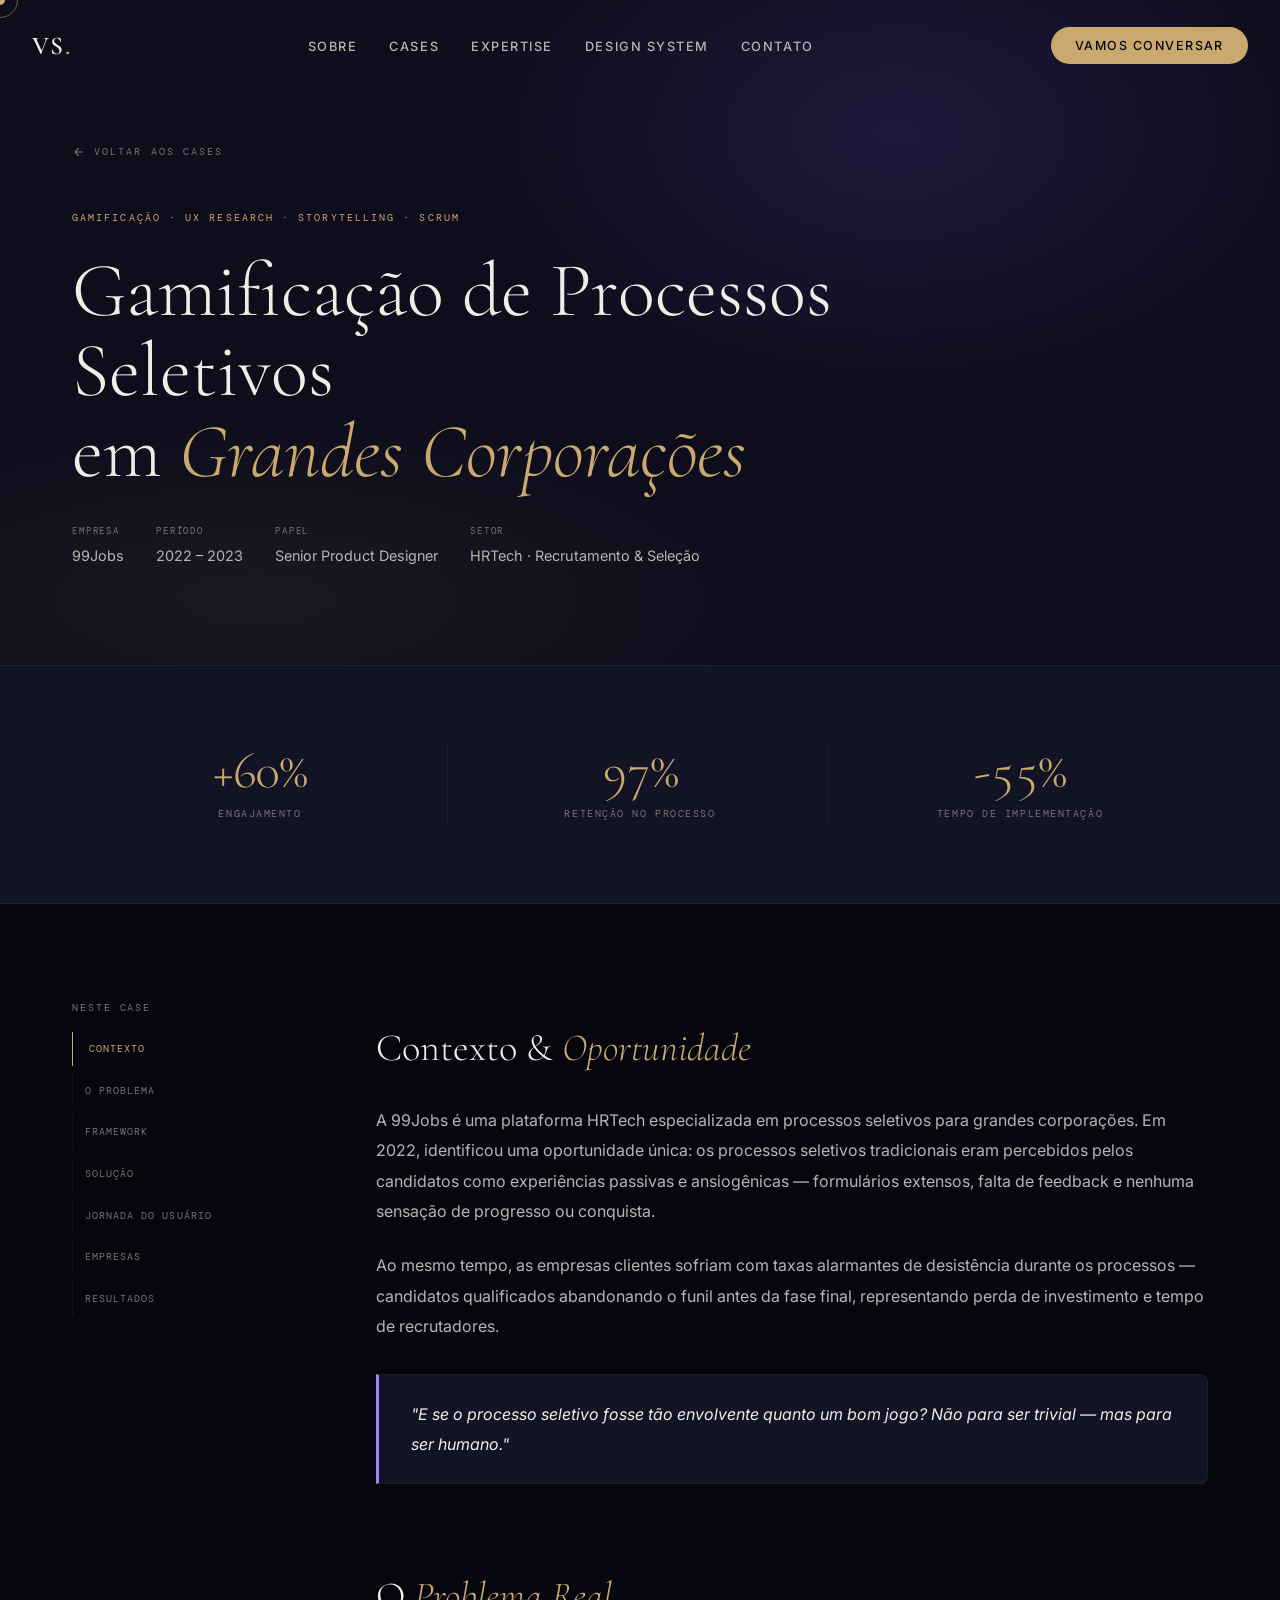
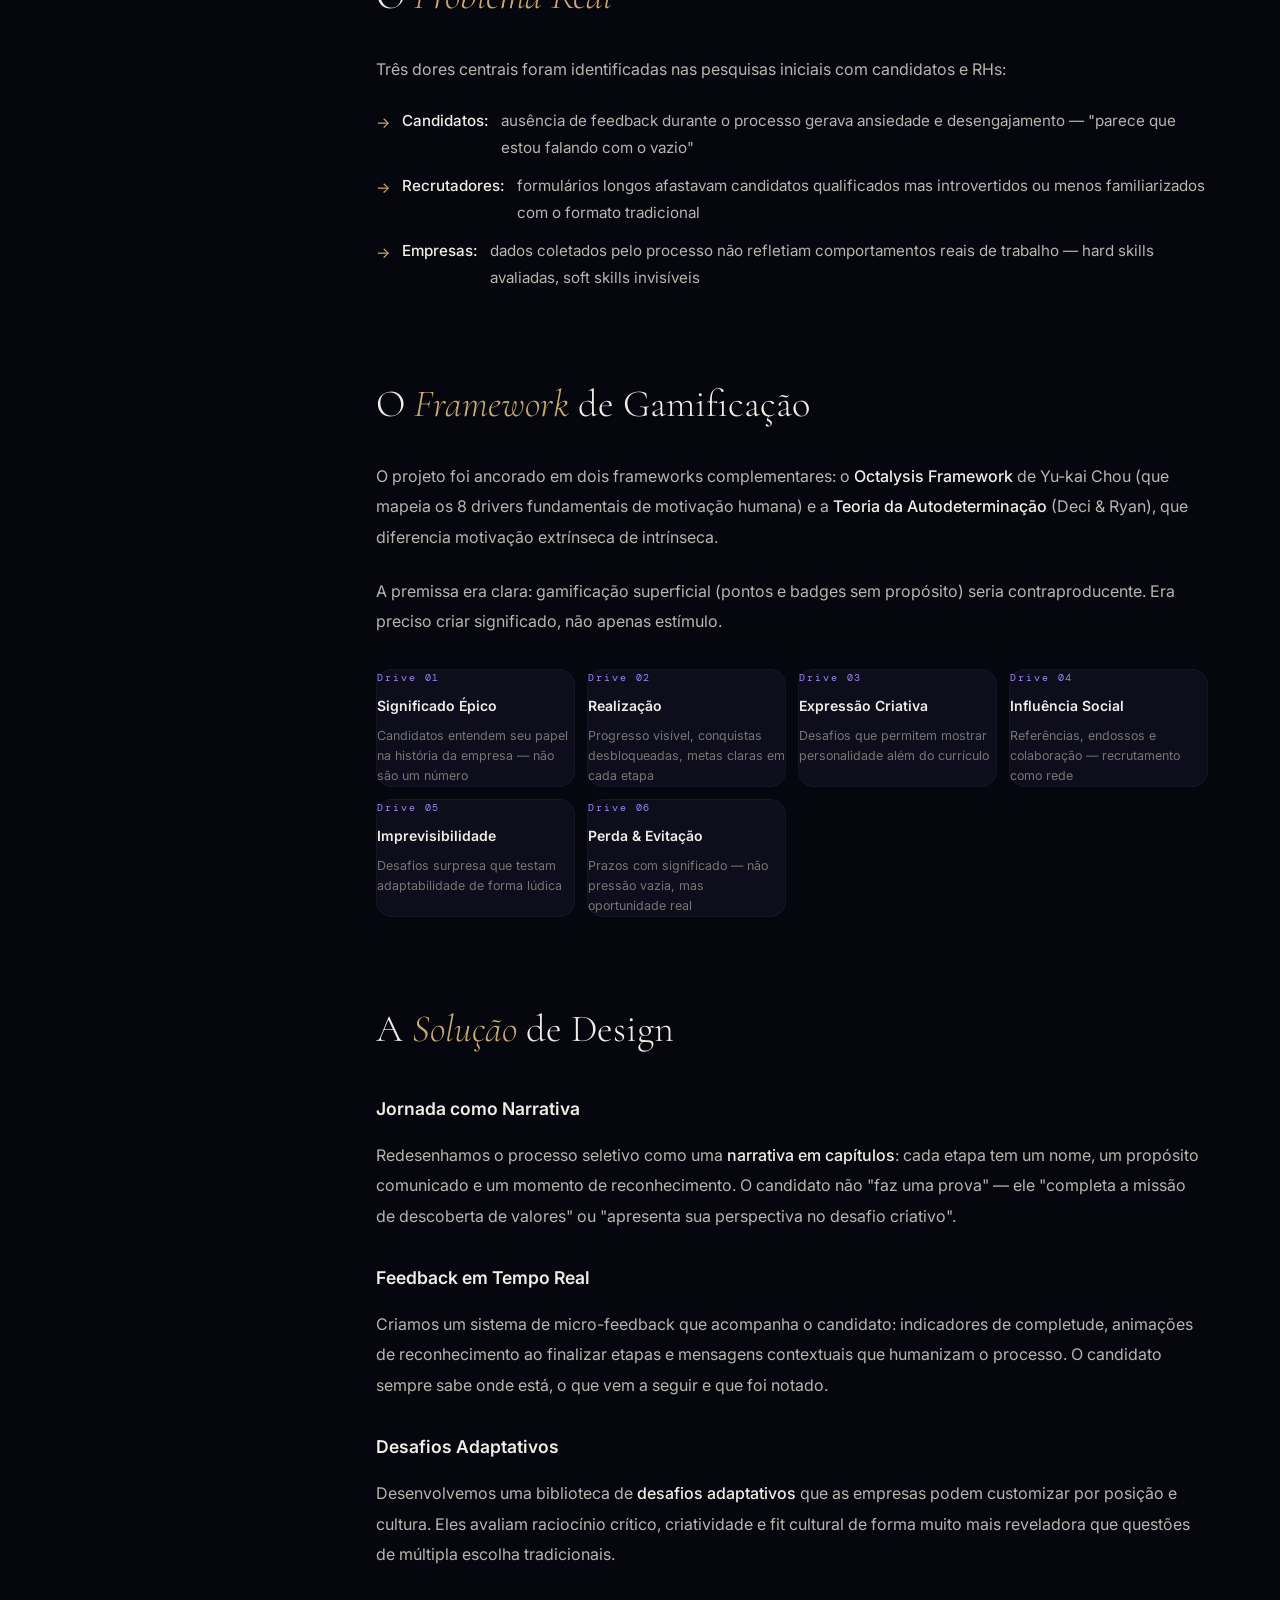
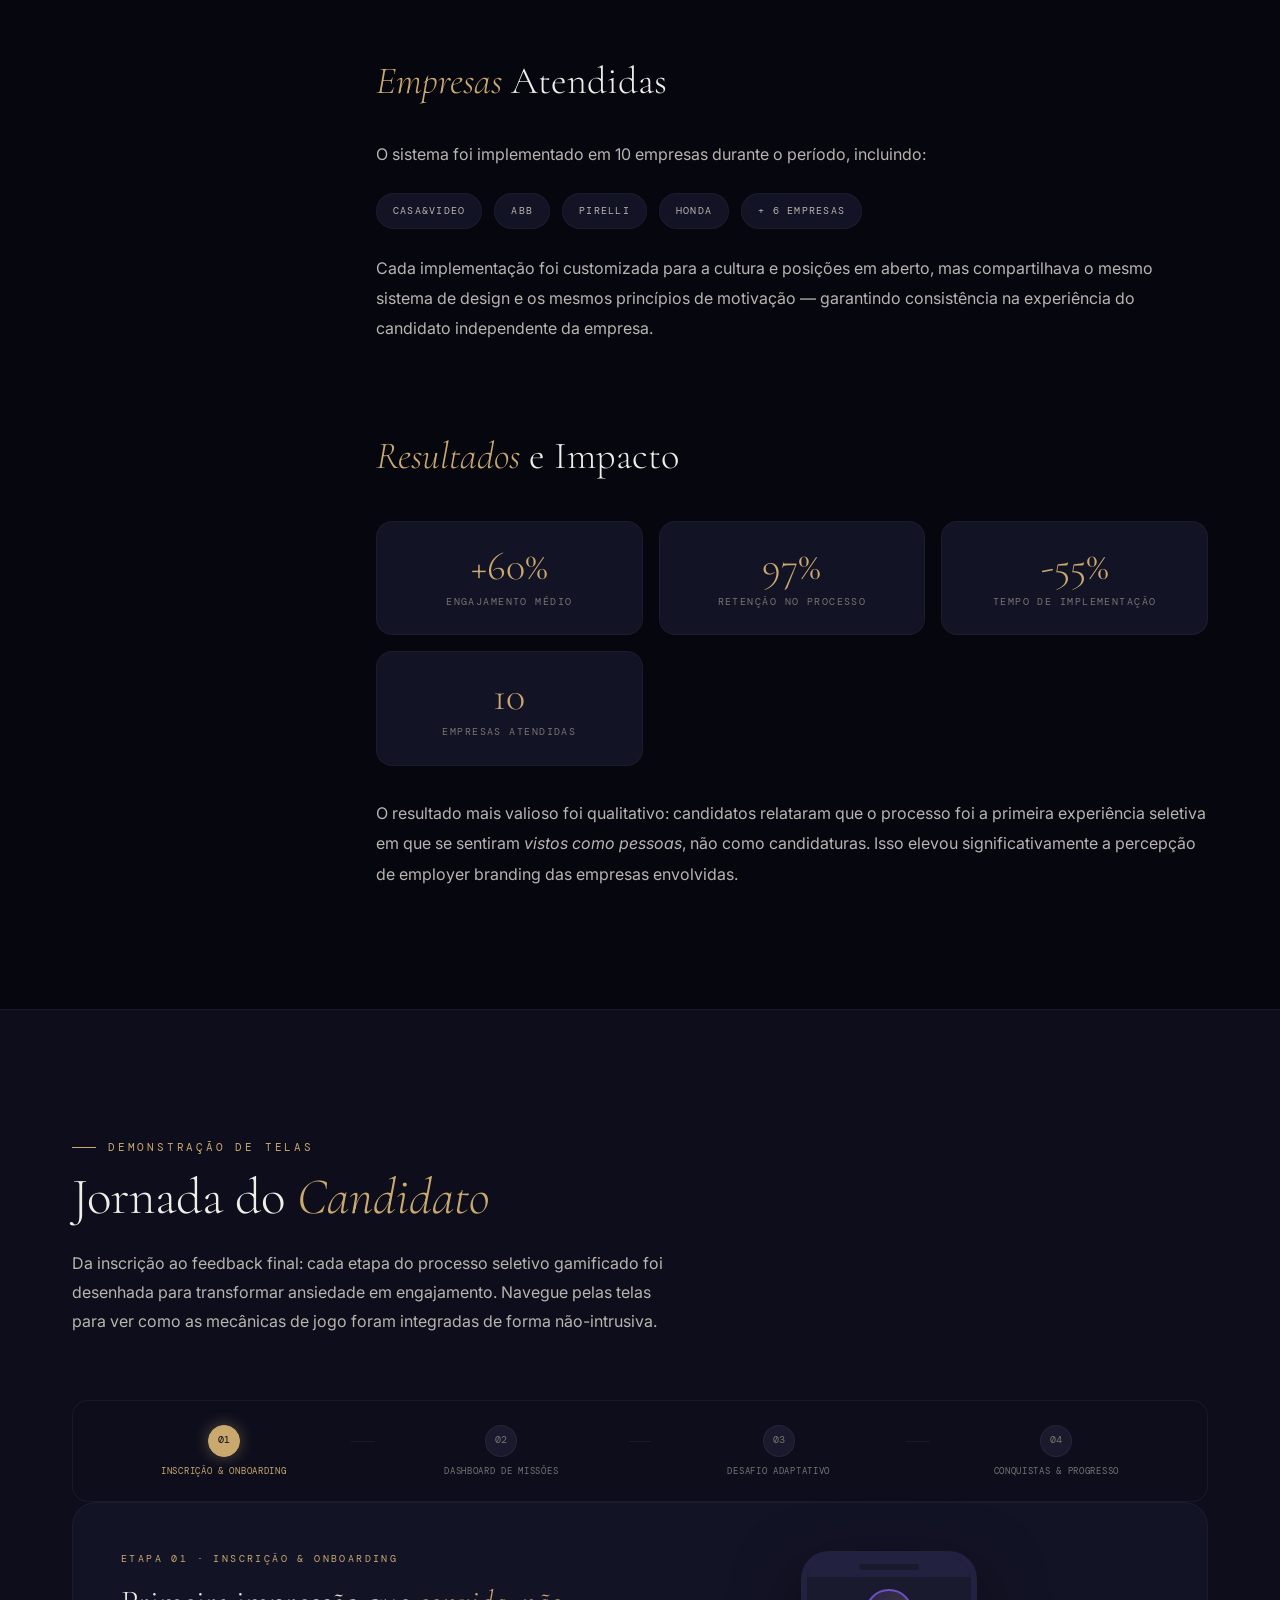
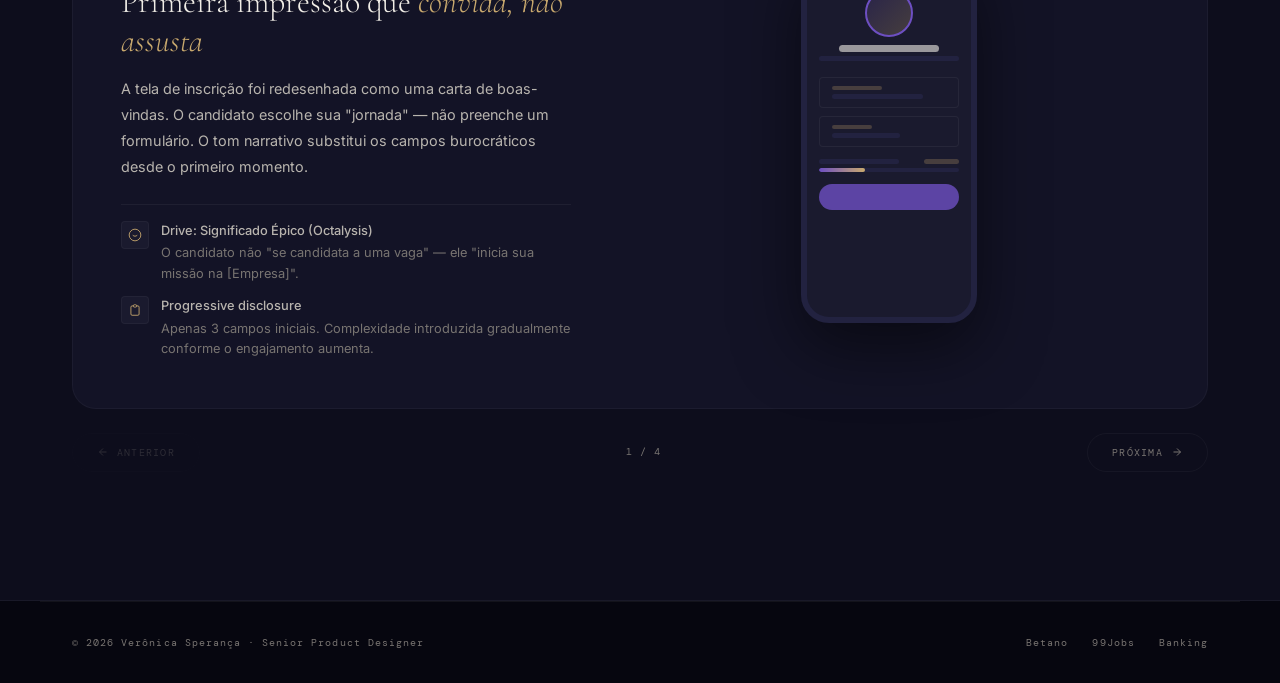
==== commit a76eca41: "Update case-99jobs.html" ====
--- a/case-99jobs.html
+++ b/case-99jobs.html
@@ -168,6 +168,7 @@
         <a href="#problema">O Problema</a>
         <a href="#framework">Framework</a>
         <a href="#solucao">Solução</a>
+        <a href="#jornada">Jornada do Usuário</a>
         <a href="#empresas">Empresas</a>
         <a href="#resultados">Resultados</a>
       </nav>
@@ -292,6 +293,331 @@
     </article>
   </div>
 
+    </article>
+  </div>
+
+  <!-- ====== JOURNEY / SCREEN DEMO SECTION ====== -->
+  <section class="journey-section" id="jornada" aria-label="Demonstração de telas e jornada do candidato">
+    <div class="container">
+      <div class="section-label">Demonstração de Telas</div>
+      <h2 class="section-title">Jornada do <em>Candidato</em></h2>
+      <p class="journey-intro">
+        Da inscrição ao feedback final: cada etapa do processo seletivo gamificado foi desenhada para transformar ansiedade em engajamento. Navegue pelas telas para ver como as mecânicas de jogo foram integradas de forma não-intrusiva.
+      </p>
+
+      <div class="journey-stepper" role="region" aria-label="Stepper de jornada do candidato" tabindex="0">
+
+        <div class="journey-steps-row" role="tablist">
+          <div class="journey-step-dot active" role="tab" aria-selected="true" tabindex="0">
+            <div class="journey-step-dot__circle">01</div>
+            <div class="journey-step-dot__label">Inscrição & Onboarding</div>
+          </div>
+          <div class="journey-connector"></div>
+          <div class="journey-step-dot" role="tab" aria-selected="false" tabindex="-1">
+            <div class="journey-step-dot__circle">02</div>
+            <div class="journey-step-dot__label">Dashboard de Missões</div>
+          </div>
+          <div class="journey-connector"></div>
+          <div class="journey-step-dot" role="tab" aria-selected="false" tabindex="-1">
+            <div class="journey-step-dot__circle">03</div>
+            <div class="journey-step-dot__label">Desafio Adaptativo</div>
+          </div>
+          <div class="journey-connector"></div>
+          <div class="journey-step-dot" role="tab" aria-selected="false" tabindex="-1">
+            <div class="journey-step-dot__circle">04</div>
+            <div class="journey-step-dot__label">Conquistas & Progresso</div>
+          </div>
+        </div>
+
+        <!-- ── PANEL 1: Inscrição ── -->
+        <div class="screen-panel active" role="tabpanel">
+          <div class="screen-viewer">
+            <div class="screen-info">
+              <div class="screen-step-num">Etapa 01 · Inscrição & Onboarding</div>
+              <h3 class="screen-title">Primeira impressão que <em>convida, não assusta</em></h3>
+              <p class="screen-desc">A tela de inscrição foi redesenhada como uma carta de boas-vindas. O candidato escolhe sua "jornada" — não preenche um formulário. O tom narrativo substitui os campos burocráticos desde o primeiro momento.</p>
+              <div class="screen-principles">
+                <div class="screen-principle">
+                  <div class="screen-principle-icon" aria-hidden="true">
+                    <svg width="14" height="14" viewBox="0 0 24 24" fill="none" stroke="currentColor" stroke-width="1.5"><path d="M12 2a10 10 0 100 20A10 10 0 0012 2z"/><path d="M8 12s1.5 2 4 2 4-2 4-2M9 9h.01M15 9h.01"/></svg>
+                  </div>
+                  <div class="screen-principle-text">
+                    <strong>Drive: Significado Épico (Octalysis)</strong>
+                    O candidato não "se candidata a uma vaga" — ele "inicia sua missão na [Empresa]".
+                  </div>
+                </div>
+                <div class="screen-principle">
+                  <div class="screen-principle-icon" aria-hidden="true">
+                    <svg width="14" height="14" viewBox="0 0 24 24" fill="none" stroke="currentColor" stroke-width="1.5"><path d="M9 5H7a2 2 0 00-2 2v12a2 2 0 002 2h10a2 2 0 002-2V7a2 2 0 00-2-2h-2M9 5a2 2 0 002 2h2a2 2 0 002-2M9 5a2 2 0 012-2h2a2 2 0 012 2"/></svg>
+                  </div>
+                  <div class="screen-principle-text">
+                    <strong>Progressive disclosure</strong>
+                    Apenas 3 campos iniciais. Complexidade introduzida gradualmente conforme o engajamento aumenta.
+                  </div>
+                </div>
+              </div>
+            </div>
+            <div class="screen-device screen-device--mobile">
+              <div class="device-frame">
+                <div class="device-notch"></div>
+                <div class="device-content">
+                  <!-- Welcome narrative -->
+                  <div style="text-align:center;margin-bottom:var(--sp-4);">
+                    <div style="width:48px;height:48px;border-radius:50%;background:linear-gradient(135deg,var(--violet-dim),var(--gold-dim));border:2px solid var(--violet);margin:0 auto var(--sp-2);"></div>
+                    <div style="height:7px;width:100px;background:var(--text-1);border-radius:var(--r-full);margin:0 auto var(--sp-1);opacity:0.6;"></div>
+                    <div style="height:5px;width:140px;background:var(--surface-4);border-radius:var(--r-full);margin:0 auto;"></div>
+                  </div>
+                  <!-- Fields -->
+                  <div style="display:flex;flex-direction:column;gap:var(--sp-2);margin-bottom:var(--sp-3);">
+                    <div style="background:var(--surface-3);border:1px solid var(--border-soft);border-radius:var(--r-sm);padding:var(--sp-2) var(--sp-3);">
+                      <div style="height:4px;width:50px;background:var(--gold-dim);border-radius:var(--r-full);margin-bottom:4px;"></div>
+                      <div style="height:5px;width:80%;background:var(--surface-4);border-radius:var(--r-full);"></div>
+                    </div>
+                    <div style="background:var(--surface-3);border:1px solid var(--border-soft);border-radius:var(--r-sm);padding:var(--sp-2) var(--sp-3);">
+                      <div style="height:4px;width:40px;background:var(--gold-dim);border-radius:var(--r-full);margin-bottom:4px;"></div>
+                      <div style="height:5px;width:60%;background:var(--surface-4);border-radius:var(--r-full);"></div>
+                    </div>
+                  </div>
+                  <div class="ui-progress">
+                    <div class="ui-progress__label"><span></span><span style="width:35px;"></span></div>
+                    <div class="ui-progress__track">
+                      <div class="ui-progress__fill" data-width="33" style="width:33%;"></div>
+                    </div>
+                  </div>
+                  <div style="height:26px;background:var(--violet);border-radius:var(--r-full);margin-top:var(--sp-3);opacity:0.8;"></div>
+                </div>
+              </div>
+            </div>
+          </div>
+        </div>
+
+        <!-- ── PANEL 2: Dashboard ── -->
+        <div class="screen-panel" role="tabpanel">
+          <div class="screen-viewer">
+            <div class="screen-info">
+              <div class="screen-step-num">Etapa 02 · Dashboard de Missões</div>
+              <h3 class="screen-title">Progresso sempre <em>visível e motivador</em></h3>
+              <p class="screen-desc">O dashboard substitui a lista de "etapas pendentes" por um mapa de missões. O candidato vê claramente onde está, o que já conquistou e o que está por vir — eliminando a ansiedade da incerteza.</p>
+              <div class="screen-principles">
+                <div class="screen-principle">
+                  <div class="screen-principle-icon" aria-hidden="true">
+                    <svg width="14" height="14" viewBox="0 0 24 24" fill="none" stroke="currentColor" stroke-width="1.5"><path d="M9 19v-6a2 2 0 00-2-2H5a2 2 0 00-2 2v6a2 2 0 002 2h2a2 2 0 002-2zm0 0V9a2 2 0 012-2h2a2 2 0 012 2v10m-6 0a2 2 0 002 2h2a2 2 0 002-2m0 0V5a2 2 0 012-2h2a2 2 0 012 2v14a2 2 0 01-2 2h-2a2 2 0 01-2-2z"/></svg>
+                  </div>
+                  <div class="screen-principle-text">
+                    <strong>Drive: Realização (Octalysis)</strong>
+                    Barras de progresso e pontuação em tempo real ativam o drive de conquista continuamente.
+                  </div>
+                </div>
+                <div class="screen-principle">
+                  <div class="screen-principle-icon" aria-hidden="true">
+                    <svg width="14" height="14" viewBox="0 0 24 24" fill="none" stroke="currentColor" stroke-width="1.5"><path d="M15 12a3 3 0 11-6 0 3 3 0 016 0z"/><path d="M2.458 12C3.732 7.943 7.523 5 12 5c4.478 0 8.268 2.943 9.542 7-1.274 4.057-5.064 7-9.542 7-4.477 0-8.268-2.943-9.542-7z"/></svg>
+                  </div>
+                  <div class="screen-principle-text">
+                    <strong>Transparência radical</strong>
+                    Cronograma estimado, critérios de avaliação e contato do recrutador visíveis para todos.
+                  </div>
+                </div>
+              </div>
+            </div>
+            <div class="screen-device screen-device--desktop">
+              <div class="device-frame">
+                <div class="device-bar"><div class="device-bar__dots"><div class="device-bar__dot"></div><div class="device-bar__dot"></div><div class="device-bar__dot"></div></div><div class="device-bar__url"></div></div>
+                <div class="device-content">
+                  <div class="ui-nav"><div class="ui-nav__logo"></div><div class="ui-nav__links"><div class="ui-nav__link"></div></div><div class="ui-nav__cta" style="background:var(--violet-dim);border-color:var(--violet);"></div></div>
+                  <!-- Progress header -->
+                  <div style="background:linear-gradient(135deg,var(--violet-dim),transparent);border-radius:var(--r-md);padding:var(--sp-3);margin-bottom:var(--sp-3);border:1px solid var(--border-soft);">
+                    <div style="display:flex;align-items:center;gap:var(--sp-3);margin-bottom:var(--sp-2);">
+                      <div style="width:32px;height:32px;border-radius:50%;background:var(--violet-dim);border:2px solid var(--violet);flex-shrink:0;"></div>
+                      <div style="flex:1;"><div style="height:6px;width:80px;background:var(--text-1);border-radius:var(--r-full);margin-bottom:4px;opacity:0.6;"></div><div style="height:4px;width:50px;background:var(--surface-4);border-radius:var(--r-full);"></div></div>
+                      <div style="height:20px;width:40px;background:var(--violet-dim);border:1px solid var(--violet);border-radius:var(--r-full);"></div>
+                    </div>
+                    <div class="ui-progress__track"><div class="ui-progress__fill" data-width="60" style="width:60%;background:linear-gradient(90deg,var(--violet),var(--violet-light));"></div></div>
+                  </div>
+                  <!-- Mission cards -->
+                  <div style="display:flex;flex-direction:column;gap:var(--sp-2);">
+                    <div style="display:flex;align-items:center;gap:var(--sp-3);background:var(--surface-3);border-radius:var(--r-sm);padding:var(--sp-2) var(--sp-3);border:1px solid var(--border-soft);">
+                      <div style="width:20px;height:20px;border-radius:50%;background:var(--gold-dim);border:1.5px solid var(--gold);flex-shrink:0;"></div>
+                      <div style="flex:1;height:5px;background:var(--surface-4);border-radius:var(--r-full);"></div>
+                      <div style="height:14px;width:35px;background:var(--gold-dim);border-radius:var(--r-full);border:1px solid var(--gold-border);"></div>
+                    </div>
+                    <div style="display:flex;align-items:center;gap:var(--sp-3);background:var(--surface-2);border-radius:var(--r-sm);padding:var(--sp-2) var(--sp-3);border:1px solid var(--violet);box-shadow:0 0 8px rgba(109,79,194,0.2);">
+                      <div style="width:20px;height:20px;border-radius:50%;background:var(--violet);flex-shrink:0;"></div>
+                      <div style="flex:1;height:5px;background:var(--surface-4);border-radius:var(--r-full);"></div>
+                      <div style="height:14px;width:50px;background:var(--violet-dim);border-radius:var(--r-full);border:1px solid var(--violet);"></div>
+                    </div>
+                    <div style="display:flex;align-items:center;gap:var(--sp-3);background:var(--surface-3);border-radius:var(--r-sm);padding:var(--sp-2) var(--sp-3);border:1px solid var(--border-soft);opacity:0.5;">
+                      <div style="width:20px;height:20px;border-radius:50%;background:var(--surface-4);border:1.5px solid var(--border-soft);flex-shrink:0;"></div>
+                      <div style="flex:1;height:5px;background:var(--surface-4);border-radius:var(--r-full);"></div>
+                      <div style="height:14px;width:30px;background:var(--surface-4);border-radius:var(--r-full);"></div>
+                    </div>
+                  </div>
+                  <!-- Badges -->
+                  <div class="ui-badges" style="margin-top:var(--sp-3);">
+                    <div class="ui-badge earned"></div>
+                    <div class="ui-badge earned"></div>
+                    <div class="ui-badge"></div>
+                    <div class="ui-badge"></div>
+                    <div style="font-family:var(--font-mono);font-size:.55rem;color:var(--text-3);align-self:center;margin-left:var(--sp-1);">2/4 conquistados</div>
+                  </div>
+                </div>
+              </div>
+            </div>
+          </div>
+        </div>
+
+        <!-- ── PANEL 3: Desafio ── -->
+        <div class="screen-panel" role="tabpanel">
+          <div class="screen-viewer">
+            <div class="screen-info">
+              <div class="screen-step-num">Etapa 03 · Desafio Adaptativo</div>
+              <h3 class="screen-title">Avaliação como <em>experiência, não teste</em></h3>
+              <p class="screen-desc">Os desafios são apresentados como missões cronometradas com contexto narrativo. O candidato resolve situações reais de trabalho — não questões abstratas — o que revela soft skills de forma orgânica.</p>
+              <div class="screen-principles">
+                <div class="screen-principle">
+                  <div class="screen-principle-icon" aria-hidden="true">
+                    <svg width="14" height="14" viewBox="0 0 24 24" fill="none" stroke="currentColor" stroke-width="1.5"><path d="M12 2a10 10 0 100 20A10 10 0 0012 2z"/><path d="M12 6v6l4 2"/></svg>
+                  </div>
+                  <div class="screen-principle-text">
+                    <strong>Drive: Imprevisibilidade (Octalysis)</strong>
+                    Cada processo tem desafios únicos, gerados adaptativamente — sem possibilidade de "decorar respostas".
+                  </div>
+                </div>
+                <div class="screen-principle">
+                  <div class="screen-principle-icon" aria-hidden="true">
+                    <svg width="14" height="14" viewBox="0 0 24 24" fill="none" stroke="currentColor" stroke-width="1.5"><path d="M9.663 17h4.673M12 3v1m6.364 1.636l-.707.707M21 12h-1M4 12H3m3.343-5.657l-.707-.707m2.828 9.9a5 5 0 117.072 0l-.548.547A3.374 3.374 0 0014 18.469V19a2 2 0 11-4 0v-.531c0-.895-.356-1.754-.988-2.386l-.548-.547z"/></svg>
+                  </div>
+                  <div class="screen-principle-text">
+                    <strong>Situações reais</strong>
+                    "Como você lidaria com..." — avalia raciocínio contextual, não memorização de respostas corretas.
+                  </div>
+                </div>
+              </div>
+            </div>
+            <div class="screen-device screen-device--desktop">
+              <div class="device-frame">
+                <div class="device-bar"><div class="device-bar__dots"><div class="device-bar__dot"></div><div class="device-bar__dot"></div><div class="device-bar__dot"></div></div><div class="device-bar__url"></div></div>
+                <div class="device-content">
+                  <!-- Challenge header -->
+                  <div style="display:flex;justify-content:space-between;align-items:center;margin-bottom:var(--sp-3);">
+                    <div style="display:flex;gap:var(--sp-2);">
+                      <div style="height:16px;width:55px;background:var(--violet-dim);border:1px solid var(--violet);border-radius:var(--r-full);"></div>
+                      <div style="height:16px;width:40px;background:var(--surface-4);border-radius:var(--r-full);"></div>
+                    </div>
+                    <div style="display:flex;align-items:center;gap:4px;">
+                      <div style="width:8px;height:8px;border-radius:50%;background:var(--gold);animation:badgePulse 1.5s ease-in-out infinite;"></div>
+                      <div style="height:5px;width:30px;background:var(--gold-dim);border-radius:var(--r-full);"></div>
+                    </div>
+                  </div>
+                  <!-- Scenario text mockup -->
+                  <div style="background:var(--surface-2);border:1px solid var(--border-soft);border-radius:var(--r-md);padding:var(--sp-3);margin-bottom:var(--sp-3);">
+                    <div style="height:5px;background:var(--surface-4);border-radius:var(--r-full);margin-bottom:6px;"></div>
+                    <div style="height:5px;background:var(--surface-4);border-radius:var(--r-full);margin-bottom:6px;width:90%;"></div>
+                    <div style="height:5px;background:var(--surface-4);border-radius:var(--r-full);margin-bottom:6px;width:75%;"></div>
+                    <div style="height:5px;background:var(--surface-4);border-radius:var(--r-full);width:85%;"></div>
+                  </div>
+                  <!-- Options -->
+                  <div style="display:flex;flex-direction:column;gap:var(--sp-2);">
+                    <div style="background:var(--violet-dim);border:1px solid var(--violet);border-radius:var(--r-sm);padding:var(--sp-2) var(--sp-3);display:flex;align-items:center;gap:var(--sp-2);">
+                      <div style="width:12px;height:12px;border-radius:50%;background:var(--violet);flex-shrink:0;"></div>
+                      <div style="height:4px;flex:1;background:var(--violet-light);border-radius:var(--r-full);opacity:0.4;"></div>
+                    </div>
+                    <div style="background:var(--surface-3);border:1px solid var(--border-soft);border-radius:var(--r-sm);padding:var(--sp-2) var(--sp-3);display:flex;align-items:center;gap:var(--sp-2);">
+                      <div style="width:12px;height:12px;border-radius:50%;border:1.5px solid var(--border);flex-shrink:0;"></div>
+                      <div style="height:4px;flex:1;background:var(--surface-4);border-radius:var(--r-full);"></div>
+                    </div>
+                    <div style="background:var(--surface-3);border:1px solid var(--border-soft);border-radius:var(--r-sm);padding:var(--sp-2) var(--sp-3);display:flex;align-items:center;gap:var(--sp-2);">
+                      <div style="width:12px;height:12px;border-radius:50%;border:1.5px solid var(--border);flex-shrink:0;"></div>
+                      <div style="height:4px;flex:1;background:var(--surface-4);border-radius:var(--r-full);width:70%;"></div>
+                    </div>
+                  </div>
+                </div>
+              </div>
+            </div>
+          </div>
+        </div>
+
+        <!-- ── PANEL 4: Conquistas ── -->
+        <div class="screen-panel" role="tabpanel">
+          <div class="screen-viewer">
+            <div class="screen-info">
+              <div class="screen-step-num">Etapa 04 · Conquistas & Loop de Progressão</div>
+              <h3 class="screen-title">Reconhecimento que <em>mantém o candidato investido</em></h3>
+              <p class="screen-desc">Ao completar cada missão, o candidato recebe feedback imediato, badges e pontuação. Não é decoração — é o drive de realização em ação. Cada conquista desbloqueada aumenta a probabilidade de completar a próxima etapa.</p>
+              <div class="screen-principles">
+                <div class="screen-principle">
+                  <div class="screen-principle-icon" aria-hidden="true">
+                    <svg width="14" height="14" viewBox="0 0 24 24" fill="none" stroke="currentColor" stroke-width="1.5"><path d="M11.049 2.927c.3-.921 1.603-.921 1.902 0l1.519 4.674a1 1 0 00.95.69h4.915c.969 0 1.371 1.24.588 1.81l-3.976 2.888a1 1 0 00-.363 1.118l1.518 4.674c.3.922-.755 1.688-1.538 1.118l-3.976-2.888a1 1 0 00-1.176 0l-3.976 2.888c-.783.57-1.838-.197-1.538-1.118l1.518-4.674a1 1 0 00-.363-1.118l-3.976-2.888c-.784-.57-.38-1.81.588-1.81h4.914a1 1 0 00.951-.69l1.519-4.674z"/></svg>
+                  </div>
+                  <div class="screen-principle-text">
+                    <strong>Feedback positivo imediato</strong>
+                    Animação de conquista celebra cada etapa — 97% dos candidatos completaram o processo após o primeiro badge.
+                  </div>
+                </div>
+                <div class="screen-principle">
+                  <div class="screen-principle-icon" aria-hidden="true">
+                    <svg width="14" height="14" viewBox="0 0 24 24" fill="none" stroke="currentColor" stroke-width="1.5"><path d="M12 4v16m8-8H4"/></svg>
+                  </div>
+                  <div class="screen-principle-text">
+                    <strong>Próximo desafio sempre visível</strong>
+                    A tela de conquista mostra imediatamente o que vem depois — o "next step" está a um clique.
+                  </div>
+                </div>
+              </div>
+            </div>
+            <div class="screen-device screen-device--mobile">
+              <div class="device-frame">
+                <div class="device-notch"></div>
+                <div class="device-content">
+                  <!-- Achievement unlock -->
+                  <div style="text-align:center;margin-bottom:var(--sp-3);">
+                    <div style="position:relative;width:56px;height:56px;margin:0 auto var(--sp-2);">
+                      <div style="width:56px;height:56px;border-radius:50%;background:linear-gradient(135deg,var(--violet-dim),var(--gold-dim));border:2px solid var(--gold);display:flex;align-items:center;justify-content:center;">
+                        <span style="font-size:20px;">★</span>
+                      </div>
+                    </div>
+                    <div style="height:8px;width:110px;background:var(--gold-dim);border-radius:var(--r-full);margin:0 auto var(--sp-1);"></div>
+                    <div style="height:5px;width:80px;background:var(--surface-4);border-radius:var(--r-full);margin:0 auto;"></div>
+                  </div>
+                  <!-- Progress after achievement -->
+                  <div class="ui-progress" style="margin-bottom:var(--sp-3);">
+                    <div class="ui-progress__label"><span style="width:90px;"></span><span style="width:30px;background:var(--gold-dim);"></span></div>
+                    <div class="ui-progress__track"><div class="ui-progress__fill" data-width="75" style="width:75%;"></div></div>
+                  </div>
+                  <!-- Badge collection -->
+                  <div style="background:var(--surface-2);border-radius:var(--r-md);padding:var(--sp-3);margin-bottom:var(--sp-3);border:1px solid var(--border-soft);">
+                    <div style="height:4px;width:60px;background:var(--surface-4);border-radius:var(--r-full);margin-bottom:var(--sp-2);"></div>
+                    <div class="ui-badges">
+                      <div class="ui-badge earned"></div>
+                      <div class="ui-badge earned"></div>
+                      <div class="ui-badge earned"></div>
+                      <div class="ui-badge" style="border-color:var(--gold-border);opacity:0.5;"></div>
+                    </div>
+                  </div>
+                  <!-- Next step CTA -->
+                  <div style="height:26px;background:var(--violet);border-radius:var(--r-full);opacity:0.85;"></div>
+                </div>
+              </div>
+            </div>
+          </div>
+        </div>
+
+        <!-- Controls -->
+        <div class="journey-controls">
+          <button class="journey-btn journey-btn--prev" aria-label="Etapa anterior" disabled>
+            <svg width="12" height="12" viewBox="0 0 24 24" fill="none" stroke="currentColor" stroke-width="2" aria-hidden="true"><path d="M19 12H5M12 19l-7-7 7-7"/></svg>
+            Anterior
+          </button>
+          <span class="journey-counter">1 / 4</span>
+          <button class="journey-btn journey-btn--next" aria-label="Próxima etapa">
+            Próxima
+            <svg width="12" height="12" viewBox="0 0 24 24" fill="none" stroke="currentColor" stroke-width="2" aria-hidden="true"><path d="M5 12h14M12 5l7 7-7 7"/></svg>
+          </button>
+        </div>
+
+      </div>
+    </div>
+  </section>
+
   <footer role="contentinfo">
     <p class="footer__copy">© 2026 Verônica Sperança · Senior Product Designer</p>
     <div class="footer__links">
@@ -303,4 +629,4 @@
 
   <script src="script.js"></script>
 </body>
-</html>
+</html>
--- a/style.css
+++ b/style.css
@@ -750,7 +750,7 @@
 .cases__grid {
   display: grid;
   grid-template-columns: 1fr;
-  gap: var(--sp-4);
+  gap: var(--sp-10);
 }
 
 .case-card {
@@ -1580,32 +1580,139 @@
 .reveal[data-delay="300"] { transition-delay: 0.3s; }
 .reveal[data-delay="400"] { transition-delay: 0.4s; }
 
-/* === RESPONSIVE === */
+/* === RESPONSIVE — TABLET (≤1024px) === */
 @media (max-width: 1024px) {
+  /* Case cards */
   .case-card__link { grid-template-columns: 1fr; }
   .case-card--featured .case-card__link { grid-template-columns: 1fr; }
-  .case-card__visual { min-height: 250px; }
+  .case-card__visual { min-height: 260px; }
+
+  /* About */
   .about__grid { grid-template-columns: 1fr; text-align: center; }
   .about__visual { margin: 0 auto; }
+  .about__tags { justify-content: center; }
+
+  /* Design System */
   .ds-grid { grid-template-columns: 1fr; }
+  .ds-section-intro { grid-template-columns: 1fr; }
+
+  /* AI section */
   .ai-grid { grid-template-columns: 1fr; }
-  .ds-section-intro { grid-template-columns: 1fr; }
-}
-
+
+  /* Skills grid */
+  [style*="grid-template-columns:1fr 1fr"] { grid-template-columns: 1fr !important; }
+
+  /* Case article sidebar hidden */
+  .case-article { grid-template-columns: 1fr; padding: var(--sp-12) var(--container-pad); }
+  .case-toc { display: none; }
+  .case-metrics-bar .metrics__grid { grid-template-columns: repeat(2, 1fr); }
+}
+
+/* === RESPONSIVE — MOBILE (≤768px) === */
 @media (max-width: 768px) {
+  /* Navigation */
+  .nav { padding: var(--sp-4) var(--container-pad); }
   .nav__links, .nav__cta { display: none; }
   .nav__menu-btn { display: flex; }
-  .metrics__grid { grid-template-columns: repeat(2, 1fr); }
+
+  /* Hero */
+  .hero__content { padding-top: var(--sp-24); }
+  .hero__cta-group { flex-direction: column; align-items: flex-start; gap: var(--sp-3); }
+  .hero__scroll { display: none; }
+
+  /* Metrics */
+  .metrics { padding: var(--sp-8) 0; }
+  .metrics__grid { grid-template-columns: repeat(2, 1fr); gap: 0; }
   .metric-item::after { display: none; }
-  .expertise__grid { grid-template-columns: 1fr; }
+  .metric-item { padding: var(--sp-6) var(--sp-4); border-bottom: 1px solid var(--border-soft); }
+  .metric-item:nth-child(odd) { border-right: 1px solid var(--border-soft); }
+
+  /* About */
+  .about { padding: var(--sp-16) 0; }
+  .about__grid { gap: var(--sp-12); }
+  .about__avatar-frame { width: 200px; height: 200px; }
+  .about__avatar-placeholder { width: 150px; height: 150px; font-size: 2rem; }
+
+  /* Cases */
+  .cases { padding: var(--sp-16) 0; }
+  .cases__grid { gap: var(--sp-6); }
+  .section-header { margin-bottom: var(--sp-10); }
+  .case-card { border-radius: var(--r-lg); }
   .case-card__body { padding: var(--sp-8); }
-  .case-card__metrics { flex-wrap: wrap; gap: var(--sp-4); }
-  footer { flex-direction: column; gap: var(--sp-4); text-align: center; }
-}
-
+  .case-card__metrics { flex-wrap: wrap; gap: var(--sp-4); padding-top: var(--sp-4); }
+  .case-card__title { font-size: 1.3rem; }
+  .case-card__excerpt { font-size: 0.85rem; }
+
+  /* Expertise */
+  .expertise { padding: var(--sp-16) 0; }
+  .expertise__grid { grid-template-columns: 1fr; gap: var(--sp-3); }
+
+  /* Design System */
+  .ds-showcase { padding: var(--sp-16) 0; }
+  .ds-color-row { flex-direction: column; gap: var(--sp-2); }
+  .ds-type-row, .ds-component-row { gap: var(--sp-3); }
+
+  /* AI section */
+  .ai-section { padding: var(--sp-16) 0; }
+  .ai-visual { display: none; }
+
+  /* Skills */
+  .section-title { font-size: clamp(1.8rem, 5vw, 2.5rem); }
+
+  /* Contact */
+  .contact { padding: var(--sp-16) 0; }
+  .contact__links { flex-direction: column; gap: var(--sp-3); }
+  .contact__dot { display: none; }
+
+  /* Footer */
+  footer { flex-direction: column; gap: var(--sp-4); text-align: center; padding: var(--sp-8) var(--container-pad); }
+  .footer__links { flex-wrap: wrap; justify-content: center; }
+
+  /* Case page hero */
+  .case-hero { min-height: 60vh; padding-bottom: var(--sp-12); }
+  .case-hero__content { padding-top: 100px; }
+  .case-hero__meta { gap: var(--sp-4); }
+  .case-metrics-bar { padding: var(--sp-8) 0; }
+  .case-metrics-bar .metrics__grid { grid-template-columns: 1fr 1fr; }
+
+  /* Journey section */
+  .journey-section { padding: var(--sp-16) 0; }
+  .journey-steps { flex-direction: column; }
+  .journey-step::after { display: none; }
+  .journey-nav { flex-wrap: wrap; gap: var(--sp-2); }
+  .journey-nav-btn { font-size: 0.6rem; padding: var(--sp-2) var(--sp-3); }
+  .screen-device { max-width: 100%; }
+}
+
+/* === RESPONSIVE — SMALL MOBILE (≤480px) === */
 @media (max-width: 480px) {
+  /* Hero text */
+  .hero__name { font-size: clamp(2.8rem, 11vw, 4rem); }
+
+  /* Metrics single column */
   .metrics__grid { grid-template-columns: 1fr; }
-  .hero__cta-group { flex-direction: column; align-items: flex-start; }
+  .metric-item:nth-child(odd) { border-right: none; }
+  .metric-item { border-bottom: 1px solid var(--border-soft); }
+
+  /* Cases */
+  .case-card__metrics { flex-direction: column; }
+  .case-card__body { padding: var(--sp-6); }
+
+  /* Case page */
+  .case-hero__title { font-size: clamp(1.8rem, 7vw, 2.5rem); }
+  .case-metrics-bar .metrics__grid { grid-template-columns: 1fr; }
+
+  /* Process steps */
+  .process-steps { padding-left: 0; }
+  .process-step { gap: var(--sp-3); }
+  .process-step__num { width: 36px; height: 36px; font-size: 0.7rem; flex-shrink: 0; }
+
+  /* Result grid */
+  .result-grid { grid-template-columns: 1fr 1fr; }
+
+  /* Journey */
+  .screen-viewer { padding: var(--sp-4); }
+  .journey-nav-btn { flex: 1; text-align: center; }
 }
 /* === ESTILOS FALTANTES (complemento) === */
 
@@ -1757,4 +1864,1228 @@
   background: var(--gold);
   border-radius: 50%;
   box-shadow: 0 0 12px rgba(201,169,110,0.5);
+}
+/* ============================================================
+   JOURNEY / SCREEN DEMONSTRATION SECTION (Case Pages)
+   ============================================================ */
+
+.journey-section {
+  padding: var(--sp-32) 0;
+  background: var(--surface-1);
+  border-top: 1px solid var(--border-soft);
+  border-bottom: 1px solid var(--border-soft);
+}
+
+.journey-section .section-label { margin-bottom: var(--sp-3); }
+
+.journey-intro {
+  max-width: 600px;
+  color: var(--text-2);
+  font-size: 1rem;
+  line-height: 1.8;
+  margin-bottom: var(--sp-16);
+}
+
+/* ── Journey Step Nav ── */
+.journey-nav {
+  display: flex;
+  gap: var(--sp-2);
+  flex-wrap: wrap;
+  margin-bottom: var(--sp-8);
+}
+
+.journey-nav-btn {
+  font-family: var(--font-mono);
+  font-size: 0.62rem;
+  letter-spacing: 0.12em;
+  text-transform: uppercase;
+  color: var(--text-3);
+  background: transparent;
+  border: 1px solid var(--border-card);
+  border-radius: var(--r-full);
+  padding: var(--sp-2) var(--sp-5);
+  cursor: pointer;
+  transition: all var(--t-base);
+  white-space: nowrap;
+}
+
+.journey-nav-btn:hover {
+  color: var(--text-2);
+  border-color: var(--border);
+}
+
+.journey-nav-btn.active {
+  color: var(--gold);
+  border-color: var(--gold-border);
+  background: var(--gold-glow);
+}
+
+/* ── Main Viewer ── */
+.screen-viewer {
+  background: var(--surface-2);
+  border: 1px solid var(--border-card);
+  border-radius: var(--r-xl);
+  padding: var(--sp-12);
+  display: grid;
+  grid-template-columns: 1fr 1.2fr;
+  gap: var(--sp-12);
+  align-items: start;
+  min-height: 480px;
+}
+
+/* Info column */
+.screen-info {
+  display: flex;
+  flex-direction: column;
+  gap: var(--sp-4);
+}
+
+.screen-step-num {
+  font-family: var(--font-mono);
+  font-size: 0.6rem;
+  letter-spacing: 0.25em;
+  text-transform: uppercase;
+  color: var(--gold);
+}
+
+.screen-title {
+  font-family: var(--font-display);
+  font-size: clamp(1.4rem, 2.5vw, 2rem);
+  font-weight: 300;
+  color: var(--text-1);
+  line-height: 1.2;
+}
+
+.screen-title em { color: var(--gold); font-style: italic; }
+
+.screen-desc {
+  font-size: 0.9rem;
+  color: var(--text-2);
+  line-height: 1.8;
+}
+
+.screen-principles {
+  display: flex;
+  flex-direction: column;
+  gap: var(--sp-3);
+  margin-top: var(--sp-2);
+  padding-top: var(--sp-4);
+  border-top: 1px solid var(--border-soft);
+}
+
+.screen-principle {
+  display: flex;
+  gap: var(--sp-3);
+  align-items: flex-start;
+}
+
+.screen-principle-icon {
+  width: 28px;
+  height: 28px;
+  background: var(--surface-3);
+  border: 1px solid var(--border-card);
+  border-radius: var(--r-sm);
+  display: flex;
+  align-items: center;
+  justify-content: center;
+  flex-shrink: 0;
+  color: var(--gold);
+}
+
+.screen-principle-text {
+  font-size: 0.8rem;
+  color: var(--text-3);
+  line-height: 1.6;
+}
+
+.screen-principle-text strong {
+  color: var(--text-2);
+  font-weight: 500;
+  display: block;
+  margin-bottom: 2px;
+}
+
+/* ── Device mockup ── */
+.screen-device {
+  position: relative;
+  max-width: 360px;
+  margin: 0 auto;
+}
+
+.screen-device--desktop .device-frame {
+  background: var(--surface-3);
+  border: 1px solid var(--border-soft);
+  border-radius: var(--r-lg);
+  overflow: hidden;
+  box-shadow: 0 24px 64px rgba(0,0,0,0.5), 0 0 0 1px var(--border-card);
+}
+
+.device-bar {
+  background: var(--surface-4);
+  padding: var(--sp-2) var(--sp-4);
+  display: flex;
+  align-items: center;
+  gap: var(--sp-2);
+  border-bottom: 1px solid var(--border-soft);
+}
+
+.device-bar__dots {
+  display: flex;
+  gap: 4px;
+}
+
+.device-bar__dot {
+  width: 7px; height: 7px;
+  border-radius: 50%;
+  background: var(--surface-3);
+  border: 1px solid var(--border-soft);
+}
+
+.device-bar__url {
+  flex: 1;
+  margin: 0 var(--sp-3);
+  background: var(--surface-2);
+  border-radius: var(--r-sm);
+  height: 18px;
+  border: 1px solid var(--border-soft);
+}
+
+.device-content {
+  padding: var(--sp-4);
+  min-height: 280px;
+  position: relative;
+  overflow: hidden;
+}
+
+/* Mobile frame variant */
+.screen-device--mobile .device-frame {
+  background: var(--surface-3);
+  border: 6px solid var(--surface-4);
+  border-radius: 28px;
+  overflow: hidden;
+  box-shadow: 0 24px 64px rgba(0,0,0,0.5);
+  max-width: 220px;
+  margin: 0 auto;
+}
+
+.screen-device--mobile .device-notch {
+  height: 20px;
+  background: var(--surface-4);
+  display: flex;
+  align-items: center;
+  justify-content: center;
+}
+
+.screen-device--mobile .device-notch::after {
+  content: '';
+  width: 60px; height: 6px;
+  background: var(--surface-3);
+  border-radius: var(--r-full);
+}
+
+.screen-device--mobile .device-content {
+  padding: var(--sp-3);
+  min-height: 340px;
+}
+
+/* ── UI Mockup Components inside device ── */
+
+/* Navigation bar mock */
+.ui-nav {
+  display: flex;
+  align-items: center;
+  justify-content: space-between;
+  padding: var(--sp-2) var(--sp-3);
+  background: var(--surface-2);
+  border-radius: var(--r-sm);
+  margin-bottom: var(--sp-3);
+}
+
+.ui-nav__logo {
+  width: 32px; height: 8px;
+  background: var(--gold-dim);
+  border-radius: var(--r-full);
+}
+
+.ui-nav__links {
+  display: flex;
+  gap: var(--sp-3);
+}
+
+.ui-nav__link {
+  width: 28px; height: 6px;
+  background: var(--surface-4);
+  border-radius: var(--r-full);
+}
+
+.ui-nav__cta {
+  width: 40px; height: 16px;
+  background: var(--gold-dim);
+  border-radius: var(--r-full);
+  border: 1px solid var(--gold-border);
+}
+
+/* Card mock */
+.ui-card {
+  background: var(--surface-2);
+  border: 1px solid var(--border-card);
+  border-radius: var(--r-md);
+  padding: var(--sp-3);
+  margin-bottom: var(--sp-2);
+}
+
+.ui-card__header {
+  display: flex;
+  align-items: center;
+  gap: var(--sp-2);
+  margin-bottom: var(--sp-2);
+}
+
+.ui-card__avatar {
+  width: 20px; height: 20px;
+  border-radius: 50%;
+  background: var(--violet-dim);
+  border: 1px solid var(--violet-light);
+  flex-shrink: 0;
+}
+
+.ui-card__title {
+  flex: 1;
+  height: 7px;
+  background: var(--surface-4);
+  border-radius: var(--r-full);
+}
+
+.ui-card__body {
+  display: flex;
+  flex-direction: column;
+  gap: 5px;
+}
+
+.ui-card__line {
+  height: 5px;
+  background: var(--surface-4);
+  border-radius: var(--r-full);
+}
+
+.ui-card__line.short { width: 60%; }
+
+.ui-card__badge {
+  display: inline-flex;
+  margin-top: var(--sp-2);
+  height: 12px;
+  width: 50px;
+  background: var(--gold-dim);
+  border-radius: var(--r-full);
+  border: 1px solid var(--gold-border);
+}
+
+/* Progress bar mock */
+.ui-progress {
+  margin-bottom: var(--sp-3);
+}
+
+.ui-progress__label {
+  display: flex;
+  justify-content: space-between;
+  margin-bottom: 4px;
+}
+
+.ui-progress__label span {
+  height: 5px;
+  background: var(--surface-4);
+  border-radius: var(--r-full);
+}
+
+.ui-progress__label span:first-child { width: 80px; }
+.ui-progress__label span:last-child  { width: 25px; background: var(--gold-dim); }
+
+.ui-progress__track {
+  height: 4px;
+  background: var(--surface-4);
+  border-radius: var(--r-full);
+  overflow: hidden;
+}
+
+.ui-progress__fill {
+  height: 100%;
+  border-radius: var(--r-full);
+  background: linear-gradient(90deg, var(--violet), var(--gold));
+  transition: width 1s ease;
+}
+
+/* Badge row */
+.ui-badges {
+  display: flex;
+  gap: var(--sp-2);
+  margin-bottom: var(--sp-3);
+}
+
+.ui-badge {
+  width: 32px; height: 32px;
+  border-radius: 50%;
+  background: var(--surface-3);
+  border: 2px solid var(--border-soft);
+  position: relative;
+  flex-shrink: 0;
+}
+
+.ui-badge.earned {
+  background: var(--violet-dim);
+  border-color: var(--violet);
+  box-shadow: 0 0 10px rgba(109,79,194,0.4);
+}
+
+.ui-badge.earned::after {
+  content: '★';
+  position: absolute;
+  inset: 0;
+  display: flex;
+  align-items: center;
+  justify-content: center;
+  font-size: 12px;
+  color: var(--violet-light);
+  line-height: 30px;
+  text-align: center;
+}
+
+/* Voice wave mock */
+.ui-voice {
+  display: flex;
+  flex-direction: column;
+  align-items: center;
+  gap: var(--sp-4);
+  padding: var(--sp-4);
+}
+
+.ui-voice__wave {
+  display: flex;
+  align-items: center;
+  gap: 3px;
+  height: 40px;
+}
+
+.ui-voice__bar {
+  width: 4px;
+  border-radius: var(--r-full);
+  background: var(--gold);
+  opacity: 0.7;
+  animation: voiceBar 1.2s ease-in-out infinite;
+}
+
+.ui-voice__bar:nth-child(1) { height: 12px; animation-delay: 0s; }
+.ui-voice__bar:nth-child(2) { height: 24px; animation-delay: 0.1s; }
+.ui-voice__bar:nth-child(3) { height: 36px; animation-delay: 0.2s; }
+.ui-voice__bar:nth-child(4) { height: 28px; animation-delay: 0.3s; }
+.ui-voice__bar:nth-child(5) { height: 20px; animation-delay: 0.4s; }
+.ui-voice__bar:nth-child(6) { height: 32px; animation-delay: 0.5s; }
+.ui-voice__bar:nth-child(7) { height: 16px; animation-delay: 0.6s; }
+
+@keyframes voiceBar {
+  0%, 100% { transform: scaleY(1); opacity: 0.5; }
+  50%       { transform: scaleY(1.4); opacity: 1; }
+}
+
+.ui-voice__label {
+  height: 6px;
+  width: 120px;
+  background: var(--surface-4);
+  border-radius: var(--r-full);
+}
+
+.ui-voice__option {
+  display: flex;
+  flex-direction: column;
+  gap: var(--sp-2);
+  width: 100%;
+}
+
+.ui-voice__option-item {
+  height: 20px;
+  background: var(--surface-2);
+  border: 1px solid var(--border-card);
+  border-radius: var(--r-sm);
+  position: relative;
+  overflow: hidden;
+}
+
+.ui-voice__option-item.active {
+  border-color: var(--gold-border);
+  background: var(--gold-glow);
+}
+
+/* Chip / selection mock */
+.ui-chips {
+  display: flex;
+  flex-wrap: wrap;
+  gap: var(--sp-2);
+  margin-bottom: var(--sp-3);
+}
+
+.ui-chip {
+  height: 20px;
+  border-radius: var(--r-full);
+  background: var(--surface-3);
+  border: 1px solid var(--border-card);
+  padding: 0 var(--sp-3);
+  display: flex;
+  align-items: center;
+}
+
+.ui-chip__text {
+  height: 5px;
+  border-radius: var(--r-full);
+  background: var(--surface-4);
+}
+
+.ui-chip.selected {
+  background: var(--gold-dim);
+  border-color: var(--gold-border);
+}
+
+.ui-chip.selected .ui-chip__text { background: var(--gold); opacity: 0.5; }
+
+/* Journey stepper inline (below device) */
+.journey-steps-row {
+  display: flex;
+  align-items: center;
+  gap: 0;
+  margin-top: var(--sp-8);
+  padding: var(--sp-6);
+  background: var(--surface-1);
+  border: 1px solid var(--border-soft);
+  border-radius: var(--r-lg);
+  overflow-x: auto;
+}
+
+.journey-step-dot {
+  display: flex;
+  flex-direction: column;
+  align-items: center;
+  gap: var(--sp-2);
+  flex: 1;
+  min-width: 80px;
+  cursor: pointer;
+  transition: all var(--t-base);
+  padding: 0 var(--sp-2);
+}
+
+.journey-step-dot__circle {
+  width: 32px; height: 32px;
+  border-radius: 50%;
+  background: var(--surface-3);
+  border: 1px solid var(--border-soft);
+  display: flex;
+  align-items: center;
+  justify-content: center;
+  font-family: var(--font-mono);
+  font-size: 0.6rem;
+  color: var(--text-3);
+  transition: all var(--t-base);
+  position: relative;
+  z-index: 1;
+}
+
+.journey-step-dot:hover .journey-step-dot__circle {
+  border-color: var(--gold-border);
+  color: var(--gold);
+}
+
+.journey-step-dot.active .journey-step-dot__circle {
+  background: var(--gold);
+  border-color: var(--gold);
+  color: var(--bg);
+  box-shadow: 0 0 16px rgba(201,169,110,0.4);
+}
+
+.journey-step-dot.completed .journey-step-dot__circle {
+  background: var(--gold-dim);
+  border-color: var(--gold-border);
+  color: var(--gold);
+}
+
+.journey-step-dot__label {
+  font-family: var(--font-mono);
+  font-size: 0.55rem;
+  letter-spacing: 0.08em;
+  text-transform: uppercase;
+  color: var(--text-3);
+  text-align: center;
+  line-height: 1.4;
+  transition: color var(--t-base);
+}
+
+.journey-step-dot.active .journey-step-dot__label { color: var(--gold); }
+.journey-step-dot.completed .journey-step-dot__label { color: var(--text-2); }
+
+.journey-connector {
+  flex: 0 0 24px;
+  height: 1px;
+  background: var(--border-soft);
+  align-self: flex-start;
+  margin-top: 16px;
+  transition: background var(--t-base);
+}
+
+.journey-connector.completed { background: var(--gold-border); }
+
+/* Screen panel (hidden/shown by JS) */
+.screen-panel { display: none; }
+.screen-panel.active { display: grid; }
+
+/* Journey prev/next controls */
+.journey-controls {
+  display: flex;
+  gap: var(--sp-3);
+  margin-top: var(--sp-6);
+  align-items: center;
+}
+
+.journey-btn {
+  font-family: var(--font-mono);
+  font-size: 0.65rem;
+  letter-spacing: 0.12em;
+  text-transform: uppercase;
+  color: var(--text-3);
+  background: transparent;
+  border: 1px solid var(--border-card);
+  border-radius: var(--r-full);
+  padding: var(--sp-3) var(--sp-6);
+  cursor: pointer;
+  transition: all var(--t-base);
+  display: flex;
+  align-items: center;
+  gap: var(--sp-2);
+}
+
+.journey-btn:hover:not(:disabled) {
+  color: var(--gold);
+  border-color: var(--gold-border);
+  background: var(--gold-glow);
+}
+
+.journey-btn:disabled {
+  opacity: 0.3;
+  cursor: not-allowed;
+}
+
+.journey-counter {
+  font-family: var(--font-mono);
+  font-size: 0.65rem;
+  color: var(--text-3);
+  letter-spacing: 0.1em;
+  margin: 0 auto;
+}
+
+
+/* ============================================================
+   JOURNEY / SCREEN DEMONSTRATION SECTION (Case Pages)
+   ============================================================ */
+
+.journey-section {
+  padding: var(--sp-32) 0;
+  background: var(--surface-1);
+  border-top: 1px solid var(--border-soft);
+  border-bottom: 1px solid var(--border-soft);
+}
+
+.journey-section .section-label { margin-bottom: var(--sp-3); }
+
+.journey-intro {
+  max-width: 600px;
+  color: var(--text-2);
+  font-size: 1rem;
+  line-height: 1.8;
+  margin-bottom: var(--sp-16);
+}
+
+/* ── Journey Step Nav ── */
+.journey-nav {
+  display: flex;
+  gap: var(--sp-2);
+  flex-wrap: wrap;
+  margin-bottom: var(--sp-8);
+}
+
+.journey-nav-btn {
+  font-family: var(--font-mono);
+  font-size: 0.62rem;
+  letter-spacing: 0.12em;
+  text-transform: uppercase;
+  color: var(--text-3);
+  background: transparent;
+  border: 1px solid var(--border-card);
+  border-radius: var(--r-full);
+  padding: var(--sp-2) var(--sp-5);
+  cursor: pointer;
+  transition: all var(--t-base);
+  white-space: nowrap;
+}
+
+.journey-nav-btn:hover {
+  color: var(--text-2);
+  border-color: var(--border);
+}
+
+.journey-nav-btn.active {
+  color: var(--gold);
+  border-color: var(--gold-border);
+  background: var(--gold-glow);
+}
+
+/* ── Main Viewer ── */
+.screen-viewer {
+  background: var(--surface-2);
+  border: 1px solid var(--border-card);
+  border-radius: var(--r-xl);
+  padding: var(--sp-12);
+  display: grid;
+  grid-template-columns: 1fr 1.2fr;
+  gap: var(--sp-12);
+  align-items: start;
+  min-height: 480px;
+}
+
+/* Info column */
+.screen-info {
+  display: flex;
+  flex-direction: column;
+  gap: var(--sp-4);
+}
+
+.screen-step-num {
+  font-family: var(--font-mono);
+  font-size: 0.6rem;
+  letter-spacing: 0.25em;
+  text-transform: uppercase;
+  color: var(--gold);
+}
+
+.screen-title {
+  font-family: var(--font-display);
+  font-size: clamp(1.4rem, 2.5vw, 2rem);
+  font-weight: 300;
+  color: var(--text-1);
+  line-height: 1.2;
+}
+
+.screen-title em { color: var(--gold); font-style: italic; }
+
+.screen-desc {
+  font-size: 0.9rem;
+  color: var(--text-2);
+  line-height: 1.8;
+}
+
+.screen-principles {
+  display: flex;
+  flex-direction: column;
+  gap: var(--sp-3);
+  margin-top: var(--sp-2);
+  padding-top: var(--sp-4);
+  border-top: 1px solid var(--border-soft);
+}
+
+.screen-principle {
+  display: flex;
+  gap: var(--sp-3);
+  align-items: flex-start;
+}
+
+.screen-principle-icon {
+  width: 28px;
+  height: 28px;
+  background: var(--surface-3);
+  border: 1px solid var(--border-card);
+  border-radius: var(--r-sm);
+  display: flex;
+  align-items: center;
+  justify-content: center;
+  flex-shrink: 0;
+  color: var(--gold);
+}
+
+.screen-principle-text {
+  font-size: 0.8rem;
+  color: var(--text-3);
+  line-height: 1.6;
+}
+
+.screen-principle-text strong {
+  color: var(--text-2);
+  font-weight: 500;
+  display: block;
+  margin-bottom: 2px;
+}
+
+/* ── Device mockup ── */
+.screen-device {
+  position: relative;
+  max-width: 360px;
+  margin: 0 auto;
+}
+
+.screen-device--desktop .device-frame {
+  background: var(--surface-3);
+  border: 1px solid var(--border-soft);
+  border-radius: var(--r-lg);
+  overflow: hidden;
+  box-shadow: 0 24px 64px rgba(0,0,0,0.5), 0 0 0 1px var(--border-card);
+}
+
+.device-bar {
+  background: var(--surface-4);
+  padding: var(--sp-2) var(--sp-4);
+  display: flex;
+  align-items: center;
+  gap: var(--sp-2);
+  border-bottom: 1px solid var(--border-soft);
+}
+
+.device-bar__dots {
+  display: flex;
+  gap: 4px;
+}
+
+.device-bar__dot {
+  width: 7px; height: 7px;
+  border-radius: 50%;
+  background: var(--surface-3);
+  border: 1px solid var(--border-soft);
+}
+
+.device-bar__url {
+  flex: 1;
+  margin: 0 var(--sp-3);
+  background: var(--surface-2);
+  border-radius: var(--r-sm);
+  height: 18px;
+  border: 1px solid var(--border-soft);
+}
+
+.device-content {
+  padding: var(--sp-4);
+  min-height: 280px;
+  position: relative;
+  overflow: hidden;
+}
+
+/* Mobile frame variant */
+.screen-device--mobile .device-frame {
+  background: var(--surface-3);
+  border: 6px solid var(--surface-4);
+  border-radius: 28px;
+  overflow: hidden;
+  box-shadow: 0 24px 64px rgba(0,0,0,0.5);
+  max-width: 220px;
+  margin: 0 auto;
+}
+
+.screen-device--mobile .device-notch {
+  height: 20px;
+  background: var(--surface-4);
+  display: flex;
+  align-items: center;
+  justify-content: center;
+}
+
+.screen-device--mobile .device-notch::after {
+  content: '';
+  width: 60px; height: 6px;
+  background: var(--surface-3);
+  border-radius: var(--r-full);
+}
+
+.screen-device--mobile .device-content {
+  padding: var(--sp-3);
+  min-height: 340px;
+}
+
+/* ── UI Mockup Components inside device ── */
+
+/* Navigation bar mock */
+.ui-nav {
+  display: flex;
+  align-items: center;
+  justify-content: space-between;
+  padding: var(--sp-2) var(--sp-3);
+  background: var(--surface-2);
+  border-radius: var(--r-sm);
+  margin-bottom: var(--sp-3);
+}
+
+.ui-nav__logo {
+  width: 32px; height: 8px;
+  background: var(--gold-dim);
+  border-radius: var(--r-full);
+}
+
+.ui-nav__links {
+  display: flex;
+  gap: var(--sp-3);
+}
+
+.ui-nav__link {
+  width: 28px; height: 6px;
+  background: var(--surface-4);
+  border-radius: var(--r-full);
+}
+
+.ui-nav__cta {
+  width: 40px; height: 16px;
+  background: var(--gold-dim);
+  border-radius: var(--r-full);
+  border: 1px solid var(--gold-border);
+}
+
+/* Card mock */
+.ui-card {
+  background: var(--surface-2);
+  border: 1px solid var(--border-card);
+  border-radius: var(--r-md);
+  padding: var(--sp-3);
+  margin-bottom: var(--sp-2);
+}
+
+.ui-card__header {
+  display: flex;
+  align-items: center;
+  gap: var(--sp-2);
+  margin-bottom: var(--sp-2);
+}
+
+.ui-card__avatar {
+  width: 20px; height: 20px;
+  border-radius: 50%;
+  background: var(--violet-dim);
+  border: 1px solid var(--violet-light);
+  flex-shrink: 0;
+}
+
+.ui-card__title {
+  flex: 1;
+  height: 7px;
+  background: var(--surface-4);
+  border-radius: var(--r-full);
+}
+
+.ui-card__body {
+  display: flex;
+  flex-direction: column;
+  gap: 5px;
+}
+
+.ui-card__line {
+  height: 5px;
+  background: var(--surface-4);
+  border-radius: var(--r-full);
+}
+
+.ui-card__line.short { width: 60%; }
+
+.ui-card__badge {
+  display: inline-flex;
+  margin-top: var(--sp-2);
+  height: 12px;
+  width: 50px;
+  background: var(--gold-dim);
+  border-radius: var(--r-full);
+  border: 1px solid var(--gold-border);
+}
+
+/* Progress bar mock */
+.ui-progress {
+  margin-bottom: var(--sp-3);
+}
+
+.ui-progress__label {
+  display: flex;
+  justify-content: space-between;
+  margin-bottom: 4px;
+}
+
+.ui-progress__label span {
+  height: 5px;
+  background: var(--surface-4);
+  border-radius: var(--r-full);
+}
+
+.ui-progress__label span:first-child { width: 80px; }
+.ui-progress__label span:last-child  { width: 25px; background: var(--gold-dim); }
+
+.ui-progress__track {
+  height: 4px;
+  background: var(--surface-4);
+  border-radius: var(--r-full);
+  overflow: hidden;
+}
+
+.ui-progress__fill {
+  height: 100%;
+  border-radius: var(--r-full);
+  background: linear-gradient(90deg, var(--violet), var(--gold));
+  transition: width 1s ease;
+}
+
+/* Badge row */
+.ui-badges {
+  display: flex;
+  gap: var(--sp-2);
+  margin-bottom: var(--sp-3);
+}
+
+.ui-badge {
+  width: 32px; height: 32px;
+  border-radius: 50%;
+  background: var(--surface-3);
+  border: 2px solid var(--border-soft);
+  position: relative;
+  flex-shrink: 0;
+}
+
+.ui-badge.earned {
+  background: var(--violet-dim);
+  border-color: var(--violet);
+  box-shadow: 0 0 10px rgba(109,79,194,0.4);
+}
+
+.ui-badge.earned::after {
+  content: '★';
+  position: absolute;
+  inset: 0;
+  display: flex;
+  align-items: center;
+  justify-content: center;
+  font-size: 12px;
+  color: var(--violet-light);
+  line-height: 30px;
+  text-align: center;
+}
+
+/* Voice wave mock */
+.ui-voice {
+  display: flex;
+  flex-direction: column;
+  align-items: center;
+  gap: var(--sp-4);
+  padding: var(--sp-4);
+}
+
+.ui-voice__wave {
+  display: flex;
+  align-items: center;
+  gap: 3px;
+  height: 40px;
+}
+
+.ui-voice__bar {
+  width: 4px;
+  border-radius: var(--r-full);
+  background: var(--gold);
+  opacity: 0.7;
+  animation: voiceBar 1.2s ease-in-out infinite;
+}
+
+.ui-voice__bar:nth-child(1) { height: 12px; animation-delay: 0s; }
+.ui-voice__bar:nth-child(2) { height: 24px; animation-delay: 0.1s; }
+.ui-voice__bar:nth-child(3) { height: 36px; animation-delay: 0.2s; }
+.ui-voice__bar:nth-child(4) { height: 28px; animation-delay: 0.3s; }
+.ui-voice__bar:nth-child(5) { height: 20px; animation-delay: 0.4s; }
+.ui-voice__bar:nth-child(6) { height: 32px; animation-delay: 0.5s; }
+.ui-voice__bar:nth-child(7) { height: 16px; animation-delay: 0.6s; }
+
+@keyframes voiceBar {
+  0%, 100% { transform: scaleY(1); opacity: 0.5; }
+  50%       { transform: scaleY(1.4); opacity: 1; }
+}
+
+.ui-voice__label {
+  height: 6px;
+  width: 120px;
+  background: var(--surface-4);
+  border-radius: var(--r-full);
+}
+
+.ui-voice__option {
+  display: flex;
+  flex-direction: column;
+  gap: var(--sp-2);
+  width: 100%;
+}
+
+.ui-voice__option-item {
+  height: 20px;
+  background: var(--surface-2);
+  border: 1px solid var(--border-card);
+  border-radius: var(--r-sm);
+  position: relative;
+  overflow: hidden;
+}
+
+.ui-voice__option-item.active {
+  border-color: var(--gold-border);
+  background: var(--gold-glow);
+}
+
+/* Chip / selection mock */
+.ui-chips {
+  display: flex;
+  flex-wrap: wrap;
+  gap: var(--sp-2);
+  margin-bottom: var(--sp-3);
+}
+
+.ui-chip {
+  height: 20px;
+  border-radius: var(--r-full);
+  background: var(--surface-3);
+  border: 1px solid var(--border-card);
+  padding: 0 var(--sp-3);
+  display: flex;
+  align-items: center;
+}
+
+.ui-chip__text {
+  height: 5px;
+  border-radius: var(--r-full);
+  background: var(--surface-4);
+}
+
+.ui-chip.selected {
+  background: var(--gold-dim);
+  border-color: var(--gold-border);
+}
+
+.ui-chip.selected .ui-chip__text { background: var(--gold); opacity: 0.5; }
+
+/* Journey stepper inline (below device) */
+.journey-steps-row {
+  display: flex;
+  align-items: center;
+  gap: 0;
+  margin-top: var(--sp-8);
+  padding: var(--sp-6);
+  background: var(--surface-1);
+  border: 1px solid var(--border-soft);
+  border-radius: var(--r-lg);
+  overflow-x: auto;
+}
+
+.journey-step-dot {
+  display: flex;
+  flex-direction: column;
+  align-items: center;
+  gap: var(--sp-2);
+  flex: 1;
+  min-width: 80px;
+  cursor: pointer;
+  transition: all var(--t-base);
+  padding: 0 var(--sp-2);
+}
+
+.journey-step-dot__circle {
+  width: 32px; height: 32px;
+  border-radius: 50%;
+  background: var(--surface-3);
+  border: 1px solid var(--border-soft);
+  display: flex;
+  align-items: center;
+  justify-content: center;
+  font-family: var(--font-mono);
+  font-size: 0.6rem;
+  color: var(--text-3);
+  transition: all var(--t-base);
+  position: relative;
+  z-index: 1;
+}
+
+.journey-step-dot:hover .journey-step-dot__circle {
+  border-color: var(--gold-border);
+  color: var(--gold);
+}
+
+.journey-step-dot.active .journey-step-dot__circle {
+  background: var(--gold);
+  border-color: var(--gold);
+  color: var(--bg);
+  box-shadow: 0 0 16px rgba(201,169,110,0.4);
+}
+
+.journey-step-dot.completed .journey-step-dot__circle {
+  background: var(--gold-dim);
+  border-color: var(--gold-border);
+  color: var(--gold);
+}
+
+.journey-step-dot__label {
+  font-family: var(--font-mono);
+  font-size: 0.55rem;
+  letter-spacing: 0.08em;
+  text-transform: uppercase;
+  color: var(--text-3);
+  text-align: center;
+  line-height: 1.4;
+  transition: color var(--t-base);
+}
+
+.journey-step-dot.active .journey-step-dot__label { color: var(--gold); }
+.journey-step-dot.completed .journey-step-dot__label { color: var(--text-2); }
+
+.journey-connector {
+  flex: 0 0 24px;
+  height: 1px;
+  background: var(--border-soft);
+  align-self: flex-start;
+  margin-top: 16px;
+  transition: background var(--t-base);
+}
+
+.journey-connector.completed { background: var(--gold-border); }
+
+/* Screen panel (hidden/shown by JS) */
+.screen-panel { display: none; }
+.screen-panel.active { display: grid; }
+
+/* Journey prev/next controls */
+.journey-controls {
+  display: flex;
+  gap: var(--sp-3);
+  margin-top: var(--sp-6);
+  align-items: center;
+}
+
+.journey-btn {
+  font-family: var(--font-mono);
+  font-size: 0.65rem;
+  letter-spacing: 0.12em;
+  text-transform: uppercase;
+  color: var(--text-3);
+  background: transparent;
+  border: 1px solid var(--border-card);
+  border-radius: var(--r-full);
+  padding: var(--sp-3) var(--sp-6);
+  cursor: pointer;
+  transition: all var(--t-base);
+  display: flex;
+  align-items: center;
+  gap: var(--sp-2);
+}
+
+.journey-btn:hover:not(:disabled) {
+  color: var(--gold);
+  border-color: var(--gold-border);
+  background: var(--gold-glow);
+}
+
+.journey-btn:disabled {
+  opacity: 0.3;
+  cursor: not-allowed;
+}
+
+.journey-counter {
+  font-family: var(--font-mono);
+  font-size: 0.65rem;
+  color: var(--text-3);
+  letter-spacing: 0.1em;
+  margin: 0 auto;
 }
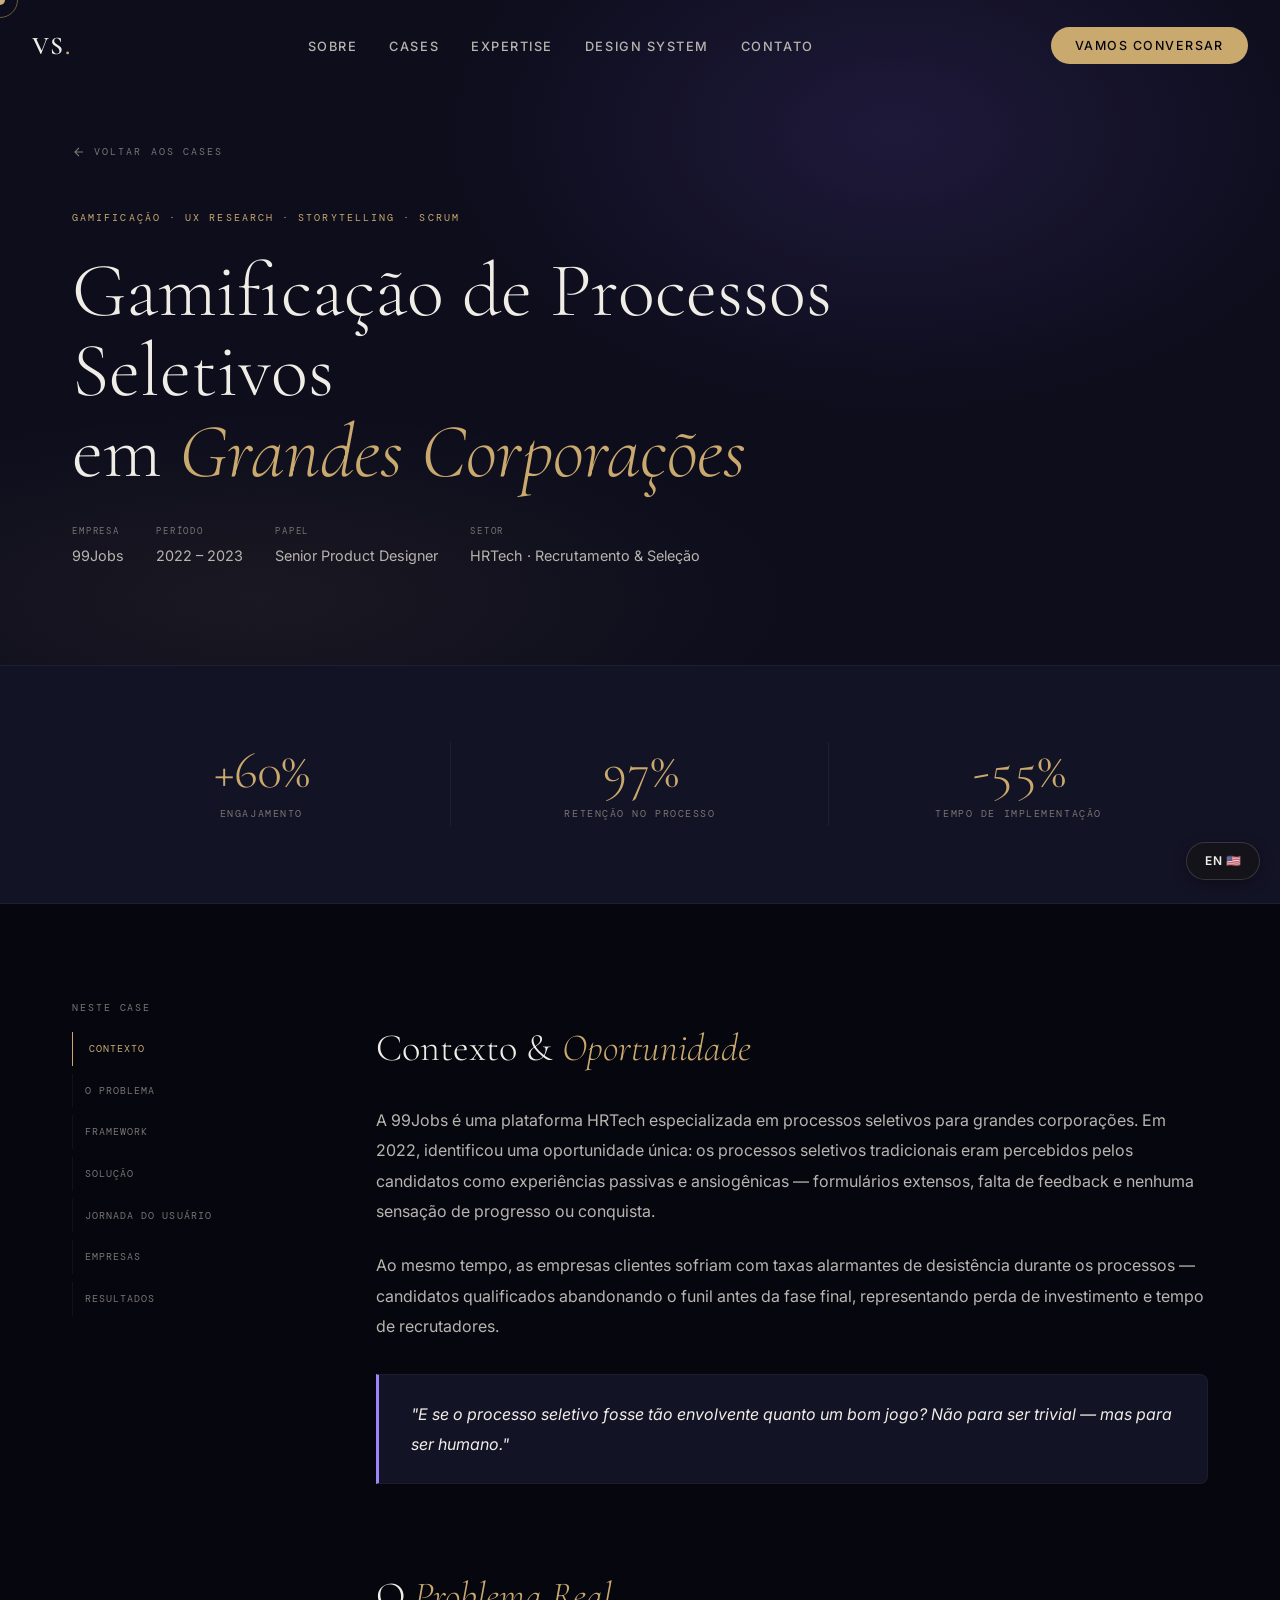
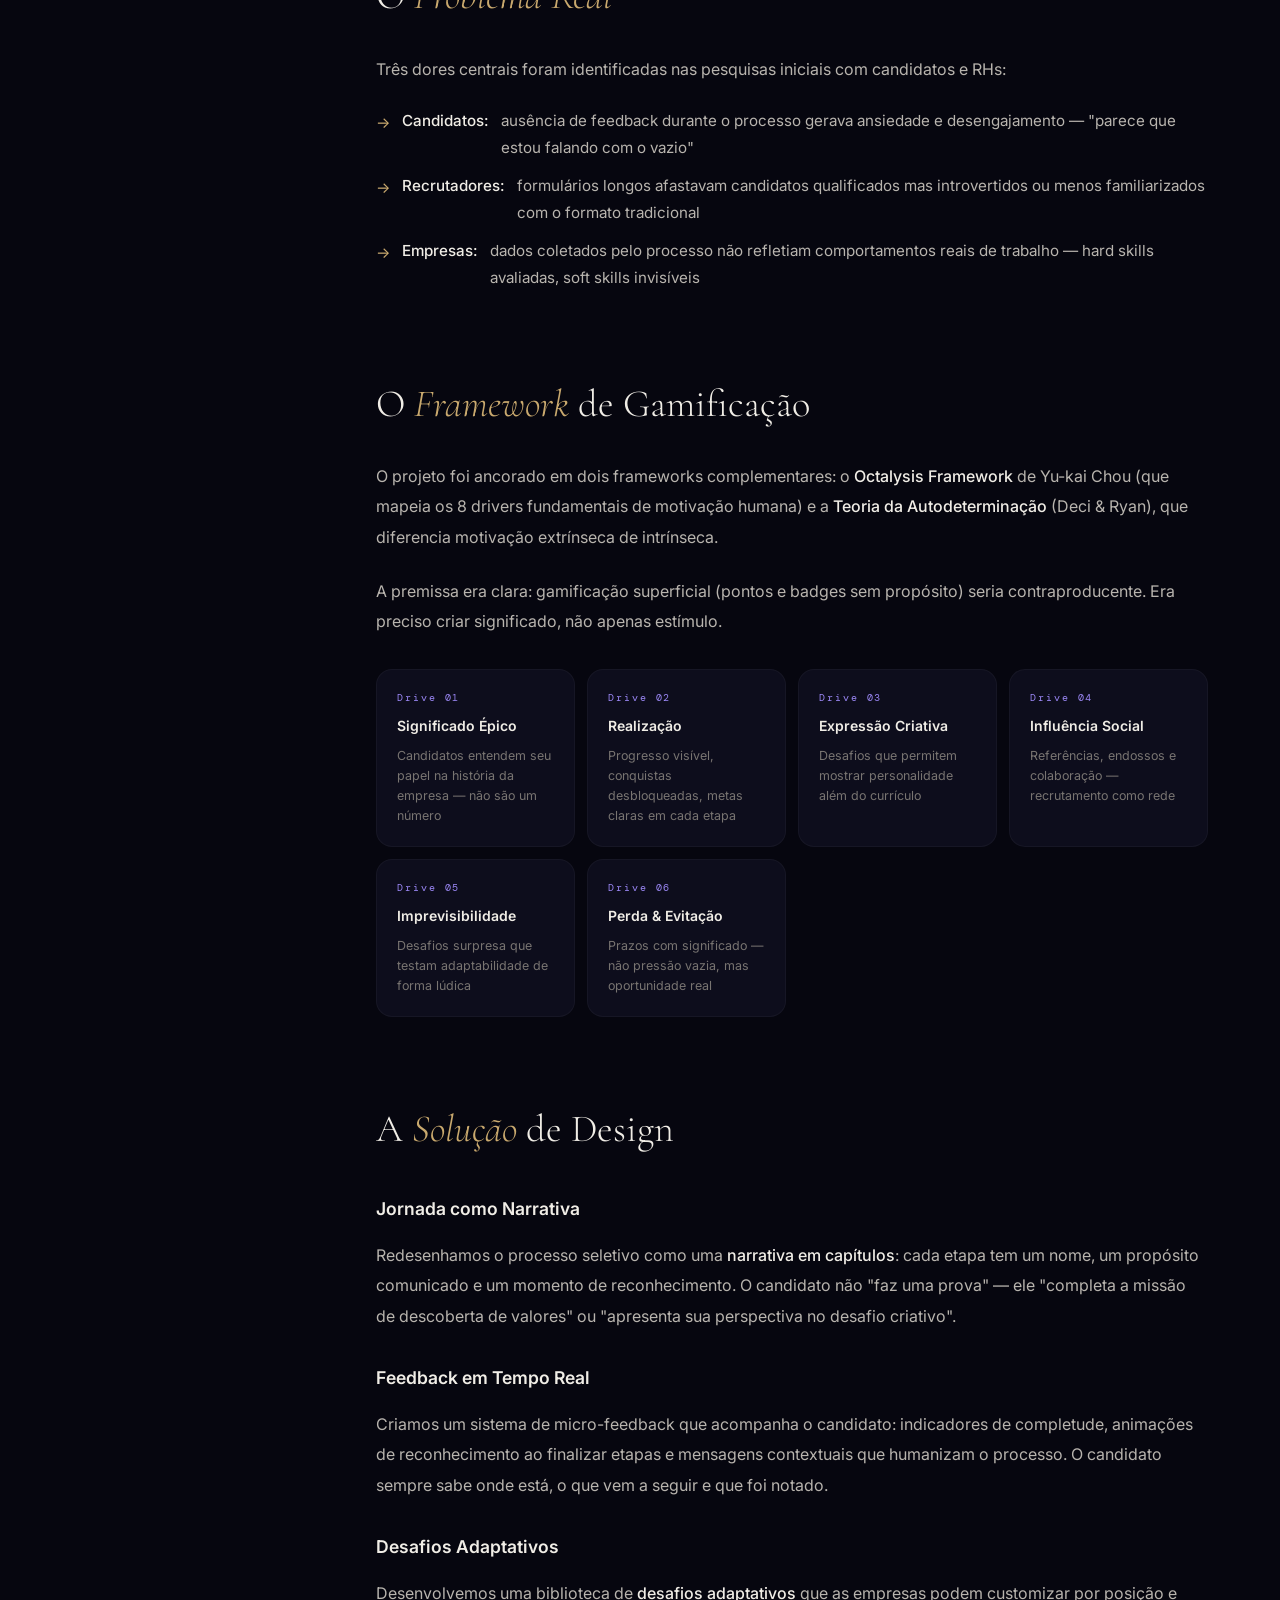
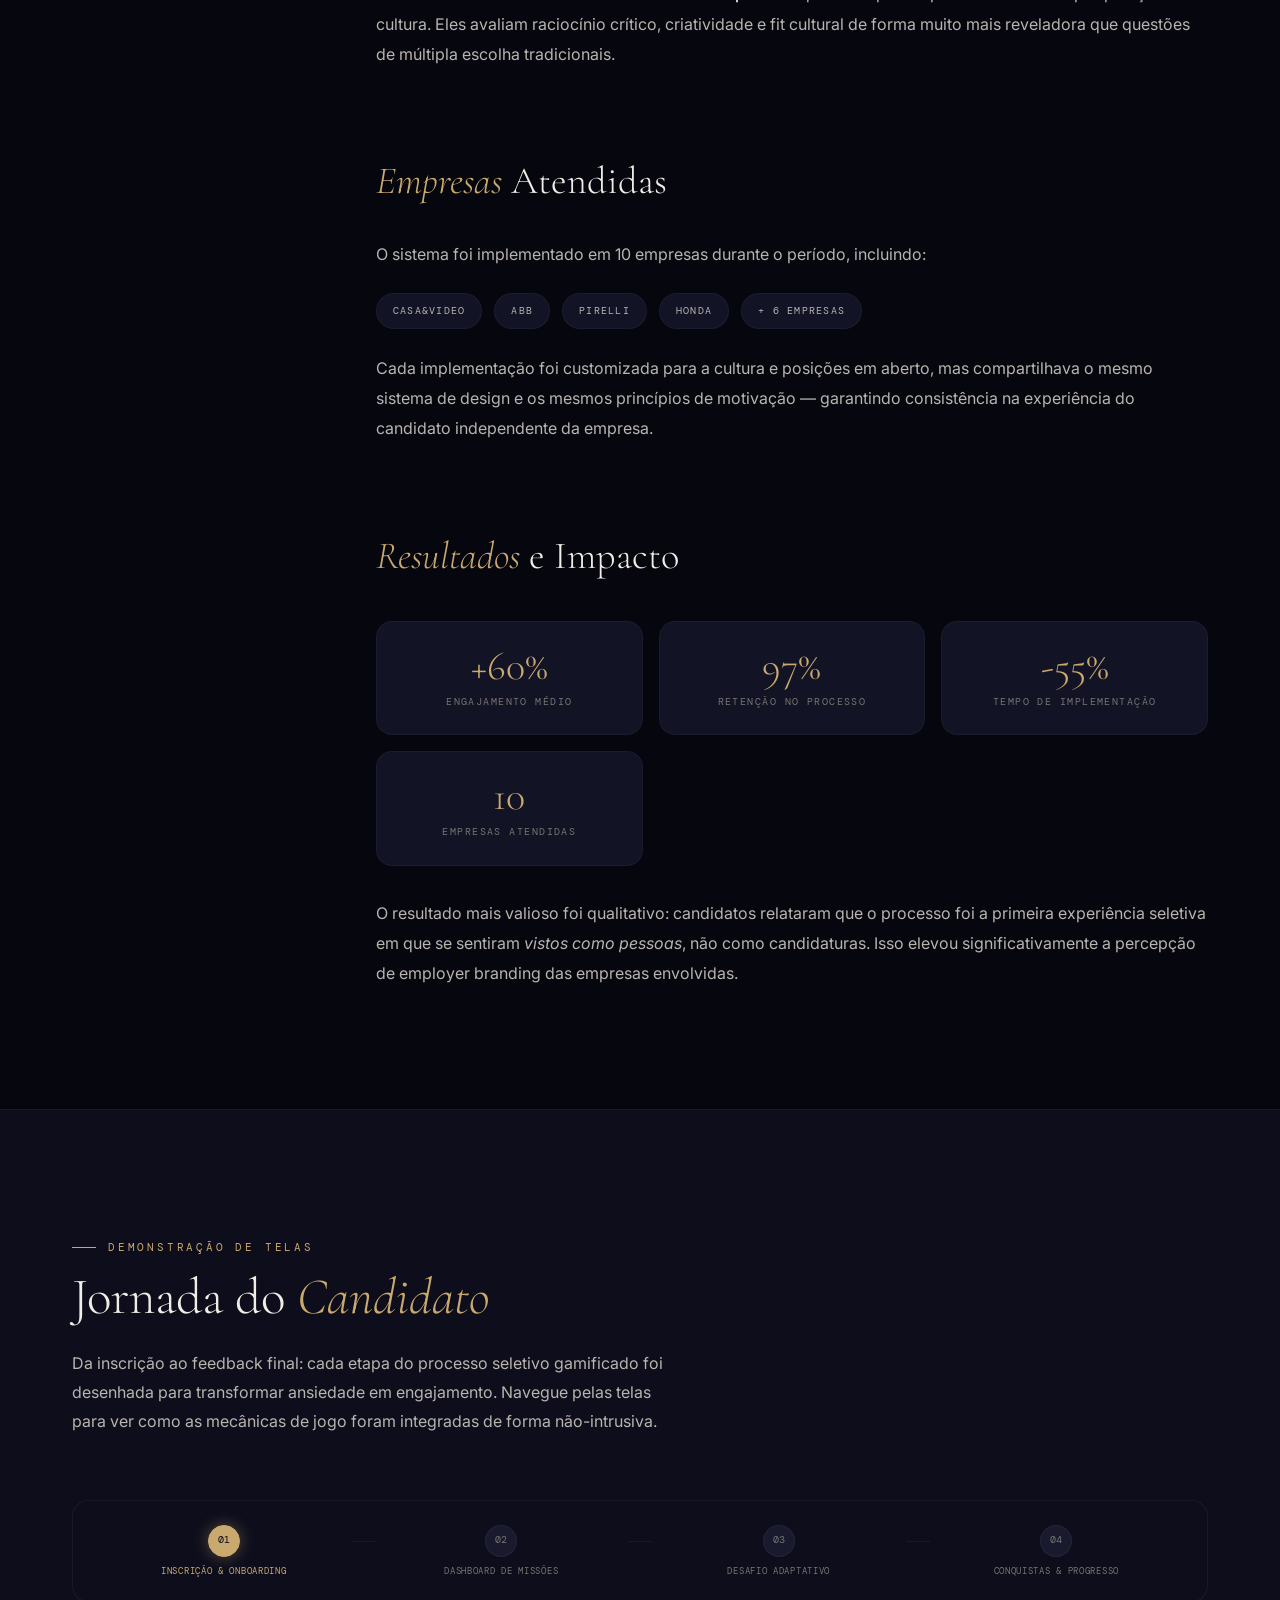
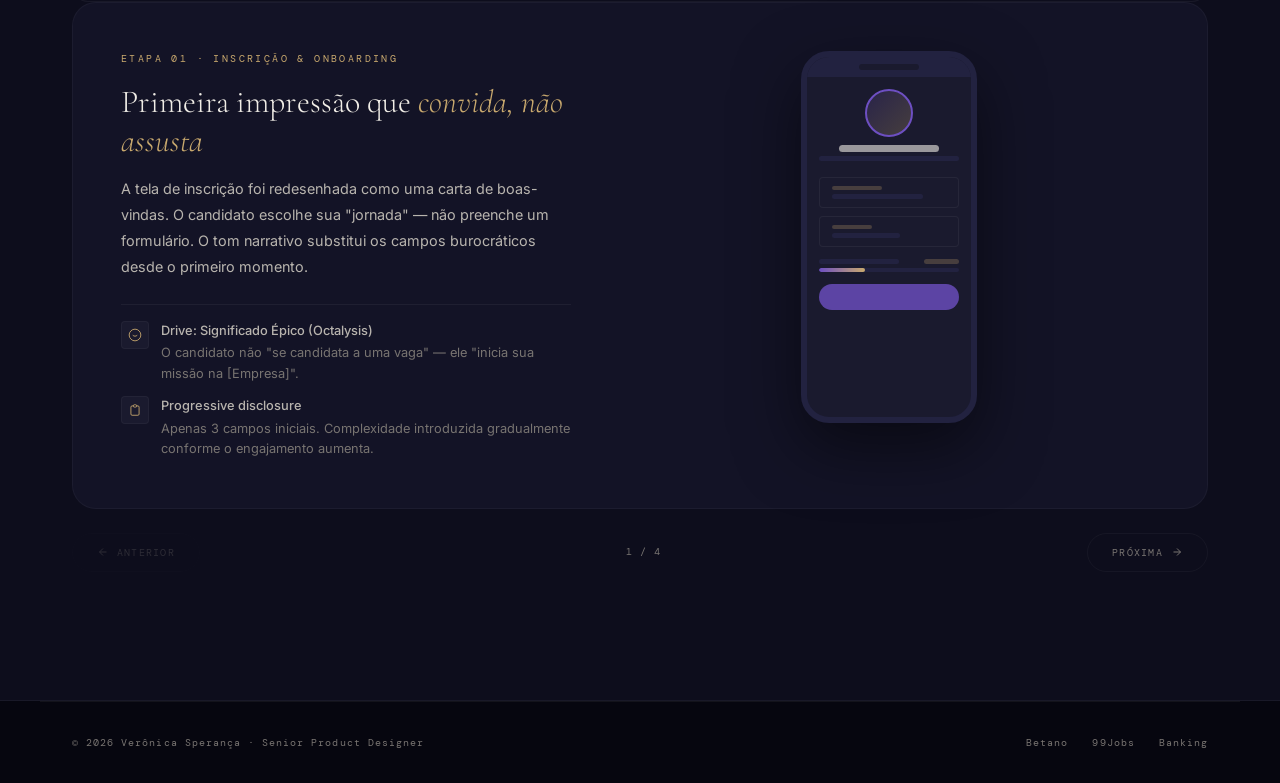
==== commit baebd944: "Update case-99jobs.html" ====
--- a/case-99jobs.html
+++ b/case-99jobs.html
@@ -76,6 +76,15 @@
 </head>
 <body>
 
+<style>
+.lang-toggle{position:fixed;bottom:20px;right:20px;z-index:99999;background:rgba(20,20,25,0.9);backdrop-filter:blur(6px);color:#F0EDE6;padding:8px 18px;border-radius:999px;font-family:'Inter',sans-serif;font-size:12px;font-weight:600;letter-spacing:.04em;text-decoration:none;border:1px solid rgba(255,255,255,0.15);box-shadow:0 4px 14px rgba(0,0,0,0.35);transition:background .2s ease,transform .2s ease;}
+.lang-toggle:hover{background:rgba(201,169,110,0.9);color:#111;transform:translateY(-1px);}
+@media (max-width:640px){.lang-toggle{bottom:16px;right:16px;padding:7px 14px;font-size:11px;}}
+</style>
+
+<a href="en/case-99jobs.html" class="lang-toggle" aria-label="Switch to English version">EN 🇺🇸</a>
+
+
   <div class="cursor"></div>
   <div class="cursor-ring"></div>
   <div id="readingProgress"></div>
--- a/style.css
+++ b/style.css
@@ -45,9 +45,10 @@
 
   /* Spacing */
   --sp-1: 0.25rem;  --sp-2: 0.5rem;   --sp-3: 0.75rem;
-  --sp-4: 1rem;     --sp-6: 1.5rem;   --sp-8: 2rem;
-  --sp-12: 3rem;    --sp-16: 4rem;    --sp-20: 5rem;
-  --sp-24: 6rem;    --sp-32: 8rem;
+  --sp-4: 1rem;     --sp-5: 1.25rem;  --sp-6: 1.5rem;
+  --sp-8: 2rem;     --sp-10: 2.5rem;  --sp-12: 3rem;
+  --sp-16: 4rem;    --sp-20: 5rem;    --sp-24: 6rem;
+  --sp-32: 8rem;
 
   /* Layout */
   --container: 1200px;
@@ -577,11 +578,11 @@
 .metrics__grid {
   display: grid;
   grid-template-columns: repeat(auto-fit, minmax(160px, 1fr));
-  gap: var(--sp-1);
+  gap: 0;
 }
 
 .metric-item {
-  padding: var(--sp-8) var(--sp-6);
+  padding: var(--sp-8) var(--sp-4);
   text-align: center;
   position: relative;
   transition: background var(--t-base);
@@ -619,13 +620,13 @@
 
 /* === ABOUT SECTION === */
 .about {
-  padding: var(--sp-32) 0;
+  padding: var(--sp-24) 0;
 }
 
 .about__grid {
   display: grid;
   grid-template-columns: 1fr 2fr;
-  gap: var(--sp-24);
+  gap: var(--sp-16);
   align-items: center;
 }
 
@@ -712,8 +713,8 @@
 .about__tags {
   display: flex;
   flex-wrap: wrap;
-  gap: var(--sp-2);
-  margin-top: var(--sp-6);
+  gap: var(--sp-3);
+  margin-top: var(--sp-8);
 }
 
 .tag {
@@ -744,13 +745,13 @@
 
 /* === CASES SECTION === */
 .cases {
-  padding: var(--sp-32) 0;
+  padding: var(--sp-24) 0;
 }
 
 .cases__grid {
   display: grid;
   grid-template-columns: 1fr;
-  gap: var(--sp-10);
+  gap: var(--sp-8);
 }
 
 .case-card {
@@ -1028,7 +1029,7 @@
 }
 
 .case-card__body {
-  padding: var(--sp-12) var(--sp-12) var(--sp-10);
+  padding: var(--sp-8) var(--sp-12);
   display: flex;
   flex-direction: column;
   justify-content: center;
@@ -1062,8 +1063,8 @@
 
 .case-card__metrics {
   display: flex;
-  gap: var(--sp-6);
-  margin-bottom: var(--sp-8);
+  gap: var(--sp-8);
+  margin-bottom: var(--sp-6);
   padding-top: var(--sp-6);
   border-top: 1px solid var(--border-soft);
 }
@@ -1105,21 +1106,21 @@
 
 /* === EXPERTISE SECTION === */
 .expertise {
-  padding: var(--sp-32) 0;
+  padding: var(--sp-24) 0;
   background: var(--surface-1);
 }
 
 .expertise__grid {
   display: grid;
   grid-template-columns: repeat(auto-fit, minmax(260px, 1fr));
-  gap: var(--sp-4);
+  gap: var(--sp-6);
 }
 
 .expertise-card {
   background: var(--bg);
   border: 1px solid var(--border-card);
   border-radius: var(--r-xl);
-  padding: var(--sp-8);
+  padding: var(--sp-8) var(--sp-8) var(--sp-6);
   transition: all var(--t-ease);
   position: relative;
   overflow: hidden;
@@ -1144,14 +1145,14 @@
 .expertise-card:hover::before { opacity: 1; }
 
 .expertise-card__icon {
-  width: 48px; height: 48px;
+  width: 44px; height: 44px;
   background: var(--surface-2);
   border: 1px solid var(--border-card);
   border-radius: var(--r-md);
   display: flex;
   align-items: center;
   justify-content: center;
-  margin-bottom: var(--sp-6);
+  margin-bottom: var(--sp-4);
   position: relative;
   z-index: 1;
   color: var(--gold);
@@ -1169,7 +1170,7 @@
   font-size: 1.35rem;
   font-weight: 400;
   color: var(--text-1);
-  margin-bottom: var(--sp-4);
+  margin-bottom: var(--sp-3);
   position: relative;
   z-index: 1;
 }
@@ -1204,14 +1205,14 @@
 
 /* === DESIGN SYSTEM SHOWCASE === */
 .ds-showcase {
-  padding: var(--sp-32) 0;
+  padding: var(--sp-24) 0;
 }
 
 .ds-section-intro {
   display: grid;
   grid-template-columns: 1fr 1fr;
   gap: var(--sp-16);
-  margin-bottom: var(--sp-16);
+  margin-bottom: var(--sp-12);
   align-items: start;
 }
 
@@ -1224,14 +1225,14 @@
 .ds-grid {
   display: grid;
   grid-template-columns: repeat(3, 1fr);
-  gap: var(--sp-4);
+  gap: var(--sp-6);
 }
 
 .ds-card {
   background: var(--surface-1);
   border: 1px solid var(--border-card);
   border-radius: var(--r-xl);
-  padding: var(--sp-8);
+  padding: var(--sp-8) var(--sp-8) var(--sp-10);
 }
 
 .ds-card__label {
@@ -1246,7 +1247,7 @@
 .ds-color-row {
   display: flex;
   flex-direction: column;
-  gap: var(--sp-3);
+  gap: var(--sp-4);
 }
 
 .ds-swatch {
@@ -1282,13 +1283,13 @@
 .ds-type-row {
   display: flex;
   flex-direction: column;
-  gap: var(--sp-4);
+  gap: var(--sp-3);
 }
 
 .ds-type-item {
   display: flex;
   align-items: baseline;
-  gap: var(--sp-4);
+  gap: var(--sp-6);
   padding-bottom: var(--sp-4);
   border-bottom: 1px solid var(--border-soft);
 }
@@ -1357,6 +1358,32 @@
 }
 
 .ds-comp-card p { font-size: 0.75rem; color: var(--text-3); margin-top: 4px; }
+
+/* === SKILLS SECTION === */
+.skills-section {
+  padding: var(--sp-24) 0;
+}
+
+.skills-grid {
+  display: grid;
+  grid-template-columns: 1fr 1fr;
+  gap: var(--sp-6);
+  margin-top: var(--sp-10);
+}
+
+.skills-tags {
+  display: flex;
+  flex-wrap: wrap;
+  gap: var(--sp-3);
+  margin-top: var(--sp-6);
+}
+
+.skills-bars {
+  display: flex;
+  flex-direction: column;
+  gap: var(--sp-4);
+  margin-top: var(--sp-6);
+}
 
 /* === AI SECTION === */
 .ai-section {
@@ -1434,8 +1461,8 @@
 .ai-content ul {
   display: flex;
   flex-direction: column;
-  gap: var(--sp-4);
-  margin-top: var(--sp-8);
+  gap: var(--sp-3);
+  margin-top: var(--sp-6);
 }
 
 .ai-content li {
@@ -1444,7 +1471,7 @@
   align-items: flex-start;
   font-size: 0.9rem;
   color: var(--text-2);
-  line-height: 1.7;
+  line-height: 1.75;
 }
 
 .ai-content li::before {
@@ -1456,7 +1483,7 @@
 
 /* === CONTACT SECTION === */
 .contact {
-  padding: var(--sp-32) 0;
+  padding: var(--sp-24) 0;
   text-align: center;
   position: relative;
   overflow: hidden;
@@ -1472,7 +1499,7 @@
   pointer-events: none;
 }
 
-.contact__eyebrow { margin-bottom: var(--sp-4); justify-content: center; }
+.contact__eyebrow { margin-bottom: var(--sp-3); justify-content: center; }
 
 .contact__title {
   font-family: var(--font-display);
@@ -1489,7 +1516,7 @@
   font-size: 1rem;
   color: var(--text-2);
   max-width: 480px;
-  margin: 0 auto var(--sp-12);
+  margin: 0 auto var(--sp-10);
   line-height: 1.8;
 }
 
@@ -1497,7 +1524,7 @@
   display: flex;
   align-items: center;
   justify-content: center;
-  gap: var(--sp-4);
+  gap: var(--sp-6);
   flex-wrap: wrap;
   margin-top: var(--sp-8);
 }
@@ -1599,8 +1626,7 @@
   /* AI section */
   .ai-grid { grid-template-columns: 1fr; }
 
-  /* Skills grid */
-  [style*="grid-template-columns:1fr 1fr"] { grid-template-columns: 1fr !important; }
+  /* Skills grid handled via .skills-grid class */
 
   /* Case article sidebar hidden */
   .case-article { grid-template-columns: 1fr; padding: var(--sp-12) var(--container-pad); }
@@ -1629,7 +1655,7 @@
 
   /* About */
   .about { padding: var(--sp-16) 0; }
-  .about__grid { gap: var(--sp-12); }
+  .about__grid { gap: var(--sp-10); }
   .about__avatar-frame { width: 200px; height: 200px; }
   .about__avatar-placeholder { width: 150px; height: 150px; font-size: 2rem; }
 
@@ -1638,31 +1664,44 @@
   .cases__grid { gap: var(--sp-6); }
   .section-header { margin-bottom: var(--sp-10); }
   .case-card { border-radius: var(--r-lg); }
-  .case-card__body { padding: var(--sp-8); }
-  .case-card__metrics { flex-wrap: wrap; gap: var(--sp-4); padding-top: var(--sp-4); }
+  .case-card__body { padding: var(--sp-6) var(--sp-6) var(--sp-8); }
+  .case-card__metrics { flex-wrap: wrap; gap: var(--sp-6); padding-top: var(--sp-4); margin-bottom: var(--sp-4); }
   .case-card__title { font-size: 1.3rem; }
-  .case-card__excerpt { font-size: 0.85rem; }
+  .case-card__excerpt { font-size: 0.85rem; margin-bottom: var(--sp-6); }
 
   /* Expertise */
   .expertise { padding: var(--sp-16) 0; }
-  .expertise__grid { grid-template-columns: 1fr; gap: var(--sp-3); }
+  .expertise__grid { grid-template-columns: 1fr; gap: var(--sp-4); }
+  .expertise-card { padding: var(--sp-6); }
 
   /* Design System */
   .ds-showcase { padding: var(--sp-16) 0; }
-  .ds-color-row { flex-direction: column; gap: var(--sp-2); }
+  .ds-section-intro { margin-bottom: var(--sp-8); }
+  .ds-color-row { gap: var(--sp-3); }
   .ds-type-row, .ds-component-row { gap: var(--sp-3); }
 
   /* AI section */
   .ai-section { padding: var(--sp-16) 0; }
   .ai-visual { display: none; }
+  .ai-content ul { gap: var(--sp-3); margin-top: var(--sp-6); }
 
   /* Skills */
   .section-title { font-size: clamp(1.8rem, 5vw, 2.5rem); }
 
   /* Contact */
   .contact { padding: var(--sp-16) 0; }
+  .contact__sub { margin-bottom: var(--sp-8); }
   .contact__links { flex-direction: column; gap: var(--sp-3); }
   .contact__dot { display: none; }
+
+  /* Skills */
+  .skills-section { padding: var(--sp-16) 0; }
+  .skills-grid { grid-template-columns: 1fr; gap: var(--sp-4); margin-top: var(--sp-8); }
+  .skills-tags { gap: var(--sp-2); margin-top: var(--sp-4); }
+  .skills-bars { gap: var(--sp-3); margin-top: var(--sp-4); }
+
+  /* Recommendations */
+  .recommendations { padding: var(--sp-16) 0; }
 
   /* Footer */
   footer { flex-direction: column; gap: var(--sp-4); text-align: center; padding: var(--sp-8) var(--container-pad); }
@@ -1695,8 +1734,8 @@
   .metric-item { border-bottom: 1px solid var(--border-soft); }
 
   /* Cases */
-  .case-card__metrics { flex-direction: column; }
-  .case-card__body { padding: var(--sp-6); }
+  .case-card__metrics { flex-direction: column; gap: var(--sp-4); }
+  .case-card__body { padding: var(--sp-6) var(--sp-4); }
 
   /* Case page */
   .case-hero__title { font-size: clamp(1.8rem, 7vw, 2.5rem); }
@@ -3088,4 +3127,205 @@
   color: var(--text-3);
   letter-spacing: 0.1em;
   margin: 0 auto;
+}
+
+/* === EFEITO DUOTONE VIP PARA A FOTO === */
+.avatar-premium-filter {
+  width: 200px;
+  height: 200px;
+  border-radius: 50%;
+  position: relative;
+  z-index: 1; /* Mantém a foto acima dos anéis animados */
+  overflow: hidden;
+  background-color: var(--gold); /* Fundo ouro para mesclagem */
+  border: 1px solid var(--border);
+  box-shadow: var(--shadow-gold);
+}
+
+/* Camada de gradiente para conversar com o fundo da página */
+.avatar-premium-filter::after {
+  content: '';
+  position: absolute;
+  inset: 0;
+  /* Gradiente do preto (surface) para o violeta */
+  background: linear-gradient(45deg, var(--bg) 0%, rgba(109, 79, 194, 0.4) 100%); 
+  mix-blend-mode: overlay;
+  pointer-events: none; /* Permite que o hover funcione na imagem */
+}
+
+/* A imagem em si: Preto e branco com contraste alto fundindo com o ouro */
+.avatar-premium-filter img {
+  width: 100%;
+  height: 100%;
+  object-fit: cover;
+  filter: grayscale(100%) contrast(1.2) brightness(0.9);
+  mix-blend-mode: multiply;
+  transition: filter var(--t-slow), mix-blend-mode var(--t-slow), transform var(--t-slow);
+}
+
+/* Interação ao passar o mouse: A foto revela suas cores originais suavemente */
+.avatar-premium-filter:hover img {
+  filter: grayscale(20%) contrast(1.1) brightness(1.1);
+  mix-blend-mode: normal;
+  transform: scale(1.05); /* Leve zoom VIP */
+}
+
+/* === RECOMMENDATIONS === */
+.recommendations {
+  padding: var(--sp-24) 0;
+  position: relative;
+}
+
+.recommendations::before {
+  content: '';
+  position: absolute;
+  top: 0; left: 50%; transform: translateX(-50%);
+  width: 1px; height: 80px;
+  background: linear-gradient(to bottom, transparent, var(--gold-border));
+}
+
+.rec-grid {
+  display: grid;
+  grid-template-columns: 1fr;
+  gap: var(--sp-8);
+  max-width: 860px;
+  margin: 0 auto;
+}
+
+.rec-card {
+  background: var(--surface-2);
+  border: 1px solid var(--border-card);
+  border-radius: var(--r-xl);
+  padding: var(--sp-12) var(--sp-12) var(--sp-8);
+  position: relative;
+  overflow: hidden;
+  transition: border-color var(--t-base), box-shadow var(--t-base), transform var(--t-base);
+}
+
+.rec-card::before {
+  content: '';
+  position: absolute;
+  inset: 0;
+  background: radial-gradient(ellipse at top left, var(--gold-glow) 0%, transparent 60%);
+  opacity: 0;
+  transition: opacity var(--t-slow);
+  pointer-events: none;
+}
+
+.rec-card:hover {
+  border-color: var(--gold-border);
+  box-shadow: var(--shadow-card-hover);
+  transform: translateY(-2px);
+}
+
+.rec-card:hover::before {
+  opacity: 1;
+}
+
+.rec-card__quote-mark {
+  font-family: var(--font-display);
+  font-size: 8rem;
+  line-height: 0.6;
+  color: var(--gold);
+  opacity: 0.18;
+  margin-bottom: var(--sp-6);
+  display: block;
+  user-select: none;
+}
+
+.rec-card__text {
+  font-size: 1rem;
+  line-height: 1.95;
+  color: var(--text-2);
+  font-style: italic;
+  margin-bottom: var(--sp-8);
+  position: relative;
+  z-index: 1;
+}
+
+.rec-card__footer {
+  display: flex;
+  align-items: center;
+  gap: var(--sp-4);
+  padding-top: var(--sp-6);
+  border-top: 1px solid var(--border-card);
+  position: relative;
+  z-index: 1;
+}
+
+.rec-card__avatar {
+  width: 52px;
+  height: 52px;
+  border-radius: 50%;
+  background: linear-gradient(135deg, var(--violet) 0%, var(--gold) 100%);
+  flex-shrink: 0;
+  display: flex;
+  align-items: center;
+  justify-content: center;
+  font-family: var(--font-display);
+  font-size: 1.5rem;
+  color: var(--bg);
+  font-weight: 600;
+  border: 1px solid var(--gold-border);
+  box-shadow: 0 0 20px var(--gold-dim);
+}
+
+.rec-card__info {
+  display: flex;
+  flex-direction: column;
+  gap: 4px;
+}
+
+.rec-card__name {
+  font-weight: 600;
+  color: var(--text-1);
+  font-size: 0.95rem;
+  display: inline-flex;
+  align-items: center;
+  gap: var(--sp-2);
+  transition: color var(--t-fast);
+  width: fit-content;
+}
+
+.rec-card__name:hover {
+  color: var(--gold);
+}
+
+.rec-card__linkedin-icon {
+  color: var(--gold);
+  opacity: 0.6;
+  transition: opacity var(--t-fast);
+}
+
+.rec-card__name:hover .rec-card__linkedin-icon {
+  opacity: 1;
+}
+
+.rec-card__role {
+  font-size: 0.8rem;
+  color: var(--text-2);
+  line-height: 1.4;
+}
+
+.rec-card__relation {
+  font-family: var(--font-mono);
+  font-size: 0.63rem;
+  color: var(--gold);
+  letter-spacing: 0.06em;
+  opacity: 0.65;
+  margin-top: 2px;
+}
+
+@media (max-width: 768px) {
+  .rec-card {
+    padding: var(--sp-8) var(--sp-6) var(--sp-6);
+  }
+
+  .rec-card__quote-mark {
+    font-size: 5rem;
+  }
+
+  .rec-card__text {
+    font-size: 0.93rem;
+  }
 }
